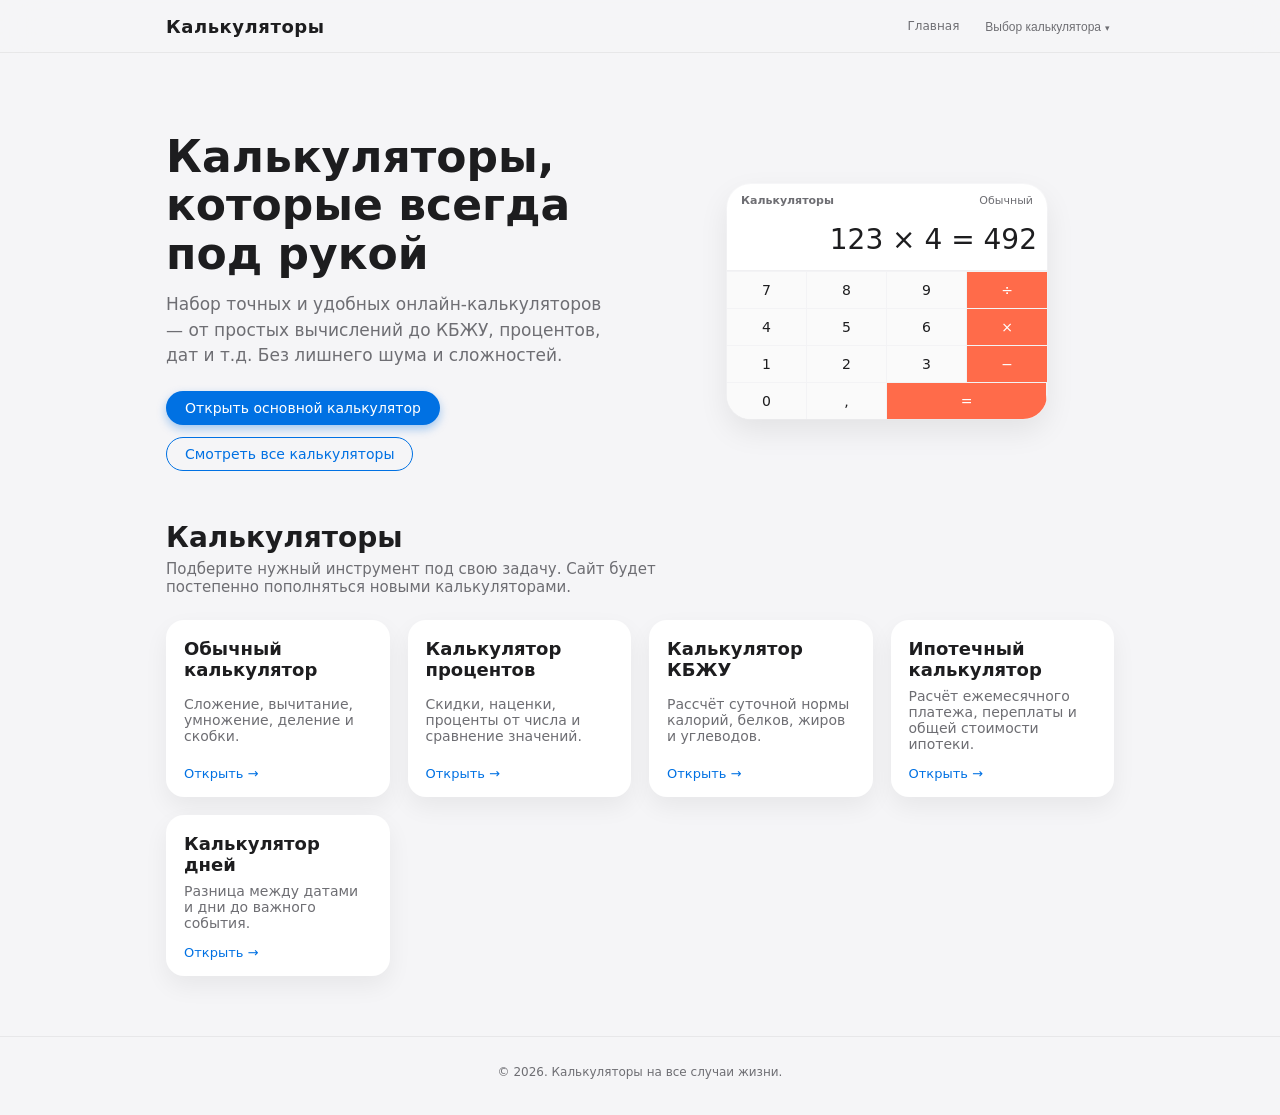
==== index.html @ 1b2186db "Add files via upload" ====
<!DOCTYPE html>
<html lang="ru">
<head>
  <meta charset="UTF-8" />
  <title>Калькуляторы на все случаи жизни</title>
  <link rel="icon" href="favicon.ico" type="image/x-icon">
  <link rel="stylesheet" href="css/style.css" />
</head>
<body>
  <header class="site-header">
  <div class="container top-nav">
    <a href="index.html" class="logo">Калькуляторы</a>
    <nav class="main-nav">
      <a href="index.html" class="nav-link">Главная</a>

      <div class="nav-dropdown">
        <button type="button" class="nav-drop-btn">
          Выбор калькулятора
        </button>
        <div class="nav-drop-menu">
          <a href="calc-basic.html">Обычный калькулятор</a>
          <a href="calc-percent.html">Калькулятор процентов</a>
          <a href="calc-kbju.html">Калькулятор КБЖУ</a>
          <a href="calc-ipotec.html">Ипотечный калькулятор</a>
          <a href="calc-days.html">Калькулятор дней</a>
        </div>
      </div>
    </nav>
  </div>
</header>


  <main>
  <!-- Hero-блок -->
  <section class="hero">
    <div class="container hero-inner">
      <div class="hero-content">
        <h1>Калькуляторы, которые всегда под рукой</h1>
        <p>
          Набор точных и удобных онлайн‑калькуляторов — от простых
          вычислений до КБЖУ, процентов, дат и т.д. Без
          лишнего шума и сложностей.
        </p>
        <div class="hero-actions">
          <a class="btn-primary" href="calc-basic.html">Открыть основной калькулятор</a>
          <a class="btn-secondary" href="#catalog">Смотреть все калькуляторы</a>
        </div>
      </div>

      <div class="hero-visual">
        <!-- мини-превью калькулятора -->
        <div class="hero-calculator-preview">
          <div class="preview-header">
            <span class="preview-title">Калькуляторы</span>
            <span class="preview-mode">Обычный</span>
          </div>
          <div class="preview-display">123 × 4 = 492</div>
          <div class="preview-keys">
            <span>7</span><span>8</span><span>9</span><span class="op">÷</span>
            <span>4</span><span>5</span><span>6</span><span class="op">×</span>
            <span>1</span><span>2</span><span>3</span><span class="op">−</span>
            <span>0</span><span>,</span><span class="eq" colspan="2">=</span>
          </div>
        </div>
      </div>
    </div>
  </section>

  <!-- Каталог калькуляторов -->
  <section id="catalog" class="catalog-section">
    <div class="container">
      <h2>Калькуляторы</h2>
      <p class="section-subtitle">
        Подберите нужный инструмент под свою задачу. Сайт будет постепенно пополняться
        новыми калькуляторами.
      </p>

      <div class="catalog-grid">
        <a class="card" href="calc-basic.html">
          <h3>Обычный калькулятор</h3>
          <p>Сложение, вычитание, умножение, деление и скобки.</p>
          <span class="card-link">Открыть →</span>
        </a>

        <a class="card" href="calc-percent.html">
          <h3>Калькулятор процентов</h3>
          <p>Скидки, наценки, проценты от числа и сравнение значений.</p>
          <span class="card-link">Открыть →</span>
        </a>

        <a class="card" href="calc-kbju.html">
          <h3>Калькулятор КБЖУ</h3>
          <p>Рассчёт суточной нормы калорий, белков, жиров и углеводов.</p>
          <span class="card-link">Открыть →</span>
        </a>

        <a class="card" href="calc-ipotec.html">
          <h3>Ипотечный калькулятор</h3>
          <p>Расчёт ежемесячного платежа, переплаты и общей стоимости ипотеки.</p>
          <span class="card-link">Открыть →</span>
        </a>

        <a class="card" href="calc-days.html">
          <h3>Калькулятор дней</h3>
          <p>Разница между датами и дни до важного события.</p>
          <span class="card-link">Открыть →</span>
        </a>
      </div>
    </div>
  </section>
</main>

  <footer>
    <div class="container">
      <p>© 2026. Калькуляторы на все случаи жизни.</p>
    </div>
  </footer>

  <script src="js/main.js"></script>
<!-- Yandex.Metrika counter -->
<script type="text/javascript">
    (function(m,e,t,r,i,k,a){
        m[i]=m[i]||function(){(m[i].a=m[i].a||[]).push(arguments)};
        m[i].l=1*new Date();
        for (var j = 0; j < document.scripts.length; j++) {if (document.scripts[j].src === r) { return; }}
        k=e.createElement(t),a=e.getElementsByTagName(t)[0],k.async=1,k.src=r,a.parentNode.insertBefore(k,a)
    })(window, document,'script','https://mc.yandex.ru/metrika/tag.js?id=107017143', 'ym');

    ym(107017143, 'init', {ssr:true, webvisor:true, clickmap:true, ecommerce:"dataLayer", referrer: document.referrer, url: location.href, accurateTrackBounce:true, trackLinks:true});
</script>
<noscript><div><img src="https://mc.yandex.ru/watch/107017143" style="position:absolute; left:-9999px;" alt="" /></div></noscript>
<!-- /Yandex.Metrika counter -->
</body>
</html>
---- css/style.css ----
/* === Глобальные переменные === */

:root {
  --bg-main: #f5f5f7;
  --bg-card: #ffffff;
  --text-main: #1d1d1f;
  --text-secondary: #6e6e73;
  --border-subtle: rgba(0, 0, 0, 0.06);
  --accent: #0071e3;
  --accent-dark: #005bbf;
  --operator: #ff6b4a;
}

/* === Базовые стили === */

*,
*::before,
*::after {
  box-sizing: border-box;
}

html,
body {
  margin: 0;
  padding: 0;
}

body {
  font-family: -apple-system, BlinkMacSystemFont, "SF Pro Text", system-ui,
    -system-ui, sans-serif;
  background: var(--bg-main);
  color: var(--text-main);
  -webkit-font-smoothing: antialiased;
}

a {
  color: inherit;
  text-decoration: none;
}

a:hover {
  text-decoration: none;
}

img {
  max-width: 100%;
  display: block;
}

/* === Контейнер и общая сетка === */

.container {
  width: 100%;
  max-width: 980px;
  margin: 0 auto;
  padding: 0 16px;
}

main {
  padding: 40px 0 60px;
}

/* === Шапка в стиле Apple === */

.site-header {
  position: sticky;
  top: 0;
  z-index: 100;
  backdrop-filter: blur(20px);
  background: rgba(245, 245, 247, 0.8);
  border-bottom: 1px solid var(--border-subtle);
}

.top-nav {
  display: flex;
  align-items: center;
  justify-content: space-between;
  height: 52px;
}

.logo {
  font-size: 18px;
  font-weight: 600;
  letter-spacing: 0.03em;
}

.main-nav {
  display: flex;
  align-items: center;
  gap: 18px;
}

/* одиночная ссылка "Главная" */

.nav-link {
  font-size: 12px;
  color: var(--text-secondary);
  padding: 2px 4px;
  transition: color 0.15s ease;
}

.nav-link:hover {
  color: var(--text-main);
}

/* выпадающее меню "Выбор калькулятора" */

.nav-dropdown {
  position: relative;
}

.nav-drop-btn {
  border: none;
  background: none;
  font-size: 12px;
  color: var(--text-secondary);
  padding: 2px 4px;
  cursor: pointer;
  display: inline-flex;
  align-items: center;
  gap: 4px;
  transition: color 0.15s ease;
}

.nav-drop-btn::after {
  content: "▾";
  font-size: 9px;
  margin-top: 1px;
}

.nav-dropdown.open .nav-drop-btn,
.nav-drop-btn:hover {
  color: var(--text-main);
}

.nav-drop-menu {
  position: absolute;
  right: 0;
  top: 140%;
  min-width: 220px;
  background: #ffffff;
  border-radius: 12px;
  box-shadow: 0 12px 30px rgba(0, 0, 0, 0.18);
  padding: 6px 0;
  opacity: 0;
  visibility: hidden;
  transform: translateY(-4px);
  transition:
    opacity 0.15s ease,
    transform 0.15s ease,
    visibility 0.15s ease;
  z-index: 200;
}

.nav-dropdown.open .nav-drop-menu {
  opacity: 1;
  visibility: visible;
  transform: translateY(0);
}

.nav-drop-menu a {
  display: block;
  padding: 8px 14px;
  font-size: 13px;
  color: var(--text-main);
  white-space: nowrap;
}

.nav-drop-menu a:hover {
  background: #f5f5f7;
}

/* === Hero-блок === */

.hero {
  padding: 40px 0 30px;
}

.hero-inner {
  display: flex;
  align-items: center;
  gap: 40px;
}

.hero-content {
  flex: 1;
  min-width: 0;
}

.hero-content h1 {
  font-size: 44px;
  line-height: 1.1;
  margin: 0 0 14px;
  font-weight: 600;
}

.hero-content p {
  margin: 0;
  font-size: 17px;
  line-height: 1.5;
  color: var(--text-secondary);
  max-width: 440px;
}

.hero-actions {
  margin-top: 22px;
  display: flex;
  flex-wrap: wrap;
  gap: 12px;
}

.btn-primary,
.btn-secondary {
  display: inline-flex;
  align-items: center;
  justify-content: center;
  padding: 8px 18px;
  border-radius: 999px;
  font-size: 14px;
  font-weight: 500;
  border: 1px solid transparent;
  cursor: pointer;
  transition:
    background-color 0.15s ease,
    color 0.15s ease,
    border-color 0.15s ease,
    transform 0.1s ease,
    box-shadow 0.1s ease;
}

.btn-primary {
  background: var(--accent);
  color: #ffffff;
  box-shadow: 0 4px 10px rgba(0, 113, 227, 0.35);
}

.btn-primary:hover {
  background: var(--accent-dark);
  transform: translateY(-1px);
  box-shadow: 0 6px 16px rgba(0, 113, 227, 0.45);
}

.btn-secondary {
  background: transparent;
  color: var(--accent);
  border-color: var(--accent);
}

.btn-secondary:hover {
  background: rgba(0, 113, 227, 0.08);
}

/* Визуальный превью-калькулятор в hero */

.hero-visual {
  flex: 1;
  display: flex;
  justify-content: center;
  min-width: 0;
}

.hero-calculator-preview {
  width: 320px;
  background: var(--bg-card);
  border-radius: 24px;
  box-shadow:
    0 12px 30px rgba(0, 0, 0, 0.08),
    0 0 0 1px rgba(255, 255, 255, 0.4);
  overflow: hidden;
  display: flex;
  flex-direction: column;
}

.preview-header {
  padding: 10px 14px 6px;
  display: flex;
  justify-content: space-between;
  font-size: 11px;
  color: var(--text-secondary);
}

.preview-title {
  font-weight: 600;
}

.preview-display {
  text-align: right;
  font-size: 28px;
  padding: 10px 10px 14px;
  border-bottom: 1px solid #f0f0f2;
  min-height: 52px;
}

.preview-keys {
  display: grid;
  grid-template-columns: repeat(4, 1fr);
  font-size: 14px;
}

.preview-keys span {
  padding: 10px 0;
  text-align: center;
  border-top: 1px solid #f3f3f5;
  border-right: 1px solid #f3f3f5;
  background: #fafafa;
}

.preview-keys span:nth-child(4n) {
  background: var(--operator);
  color: #fff;
  border-right: none;
}

.preview-keys .op {
  background: var(--operator);
  color: #fff;
}

.preview-keys .eq {
  grid-column: span 2;
  background: var(--operator);
  color: #fff;
}

/* === Каталог калькуляторов === */

.catalog-section {
  padding: 20px 0 0;
}

.catalog-section h2 {
  margin: 0 0 6px;
  font-size: 28px;
  font-weight: 600;
}

.section-subtitle {
  margin: 0 0 24px;
  font-size: 15px;
  color: var(--text-secondary);
  max-width: 520px;
}

.catalog-grid {
  display: grid;
  grid-template-columns: repeat(auto-fit, minmax(220px, 1fr));
  gap: 18px;
}

.card {
  display: flex;
  flex-direction: column;
  justify-content: space-between;
  background: var(--bg-card);
  border-radius: 18px;
  padding: 18px 18px 16px;
  box-shadow: 0 10px 25px rgba(0, 0, 0, 0.06);
  transition:
    transform 0.15s ease,
    box-shadow 0.15s ease,
    background-color 0.15s ease;
}

.card h3 {
  margin: 0 0 8px;
  font-size: 18px;
}

.card p {
  margin: 0 0 14px;
  font-size: 14px;
  color: var(--text-secondary);
}

.card-link {
  font-size: 13px;
  color: var(--accent);
  font-weight: 500;
}

.card:hover {
  transform: translateY(-4px);
  box-shadow: 0 14px 30px rgba(0, 0, 0, 0.12);
}

/* === Общий вид внутренних страниц (калькуляторов) === */

main.container,
.page-main {
  padding-top: 40px;
}

main.container h2 {
  font-size: 28px;
  margin-top: 0;
  margin-bottom: 20px;
}

/* === Подвал === */

footer {
  border-top: 1px solid var(--border-subtle);
  padding: 16px 0 24px;
  font-size: 12px;
  color: var(--text-secondary);
  background: transparent;
}

footer .container {
  text-align: center;
}

/* === Стили калькулятора (та, что мы уже сделали) === */

.calculator {
  background: #ffffff;
  border-radius: 16px;
  box-shadow: 0 2px 8px rgba(0, 0, 0, 0.08);
  overflow: hidden;
  max-width: 420px;
  margin: 10px auto 0;
}

.calc-header {
  padding: 12px 16px 0;
  display: flex;
  flex-direction: column;
  gap: 8px;
}

.calc-modes {
  font-size: 12px;
  color: #999;
  display: flex;
  align-items: center;
  gap: 4px;
}

.mode-btn {
  border: none;
  background: none;
  font-size: 12px;
  padding: 0;
  cursor: pointer;
  color: #999;
}

.mode-btn.active {
  color: #333;
  font-weight: 600;
  border-bottom: 2px solid #333;
}

.calc-display {
  text-align: right;
  font-size: 40px;
  padding: 16px 8px 12px;
  min-height: 56px;
  box-sizing: border-box;
  overflow-x: auto;
}

.calc-grid {
  display: grid;
  grid-template-columns: repeat(4, 1fr);
  border-top: 1px solid #eee;
}

.btn {
  border: 1px solid #f0f0f0;
  background: #f7f7f7;
  font-size: 20px;
  padding: 16px 0;
  cursor: pointer;
  outline: none;
}

.btn-light {
  background: #f9f9f9;
}

.btn:hover {
  background: #ececec;
}

.btn-operator {
  background: var(--operator);
  color: #fff;
  border-color: var(--operator);
}

.btn-operator:hover {
  background: #ff5a35;
}

.btn-equal {
  border-bottom-right-radius: 16px;
}
/* === Страница обычного калькулятора === */

.calculator-page .page-title {
  margin-top: 0;
  margin-bottom: 10px;
}

.calculator-section-intro {
  font-size: 15px;
  color: var(--text-secondary);
  line-height: 1.6;
}

/* делаем калькулятор пошире и ниже от заголовка */
.calculator-wide {
  max-width: 640px;
  width: 100%;
  margin: 32px auto 36px;
}

/* блок с описанием под калькулятором */
.calculator-info {
  width: 100%;                 /* занимаем всю ширину контейнера */
  margin: 0 auto 48px;
  background: var(--bg-card);
  border-radius: 18px;
  padding: 20px 22px 22px;
  box-shadow: 0 10px 25px rgba(0, 0, 0, 0.06);
}

.calculator-info h3 {
  margin: 0 0 12px;
  font-size: 20px;
}

.calculator-info p {
  margin: 0 0 10px;
  font-size: 14px;
  color: var(--text-secondary);
  line-height: 1.6;
}

.calculator-info ul {
  margin: 0 0 12px;
  padding-left: 20px;
  font-size: 14px;
  color: var(--text-secondary);
}

.calculator-info li {
  margin-bottom: 4px;
}

/* === Адаптив под мобильные === */

@media (max-width: 768px) {
  .hero-inner {
    flex-direction: column;
    align-items: flex-start;
  }

  .hero-visual {
    width: 100%;
    justify-content: flex-start;
  }

  .hero-calculator-preview {
    width: 100%;
    max-width: 360px;
  }

  .top-nav {
    justify-content: space-between;
  }

  .main-nav {
    gap: 8px;
    flex-wrap: wrap;
    justify-content: flex-end;
  }
}

@media (max-width: 480px) {
  .hero-content h1 {
    font-size: 32px;
  }

  .hero-content p {
    font-size: 15px;
  }

  .top-nav {
    flex-direction: column;
    justify-content: center;
    height: auto;
    padding: 8px 0;
    gap: 6px;
  }

  .main-nav {
    justify-content: center;
  }
}
/* === Калькулятор процентов === */

.percent-calculator {
  padding: 22px 22px 26px;
}

.percent-top {
  display: flex;
  align-items: center;       /* было flex-end */
  justify-content: space-between;
  gap: 16px;
  margin-bottom: 18px;
}

.percent-header-title {
  font-size: 15px;
  font-weight: 600;
}

.percent-scenario-select {
  flex: 1;
  max-width: 360px;
}

.percent-scenario-select select {
  width: 100%;
  padding: 10px 14px;
  border-radius: 999px;
  border: 1px solid #d2d2d7;
  background: #f5f5f7;
  font-size: 13px;
  color: var(--text-main);
  outline: none;
  appearance: none;
  -webkit-appearance: none;
  background-image: linear-gradient(45deg, transparent 50%, #888 50%),
    linear-gradient(135deg, #888 50%, transparent 50%);
  background-position: calc(100% - 26px) 50%, calc(100% - 21px) 50%;
  background-size: 6px 6px, 6px 6px;
  background-repeat: no-repeat;
}

.percent-scenario-select select:focus {
  border-color: var(--accent);
  box-shadow: 0 0 0 3px rgba(0, 113, 227, 0.15);
}

.percent-forms {
  margin-top: 4px;
}

.percent-form {
  display: none;
  border-top: 1px solid #f0f0f2;
  padding-top: 18px;
}

.percent-form.active {
  display: block;
}

.percent-row {
  display: flex;
  gap: 16px;
  margin-bottom: 14px;
  flex-wrap: wrap;
}

.percent-field {
  flex: 1 1 180px;
  display: flex;
  flex-direction: column;
  gap: 4px;
  font-size: 13px;
}

.percent-field label {
  color: var(--text-secondary);
}

.percent-field input {
  padding: 9px 11px;
  border-radius: 10px;
  border: 1px solid #d2d2d7;
  font-size: 14px;
  outline: none;
}

.percent-field input:focus {
  border-color: var(--accent);
  box-shadow: 0 0 0 3px rgba(0, 113, 227, 0.15);
}

.percent-actions {
  margin-top: 8px;
  display: flex;
  justify-content: flex-start;
}

.btn-calc {
  padding: 8px 18px;
  border-radius: 999px;
  border: 1px solid transparent;
  background: var(--accent);
  color: #ffffff;
  font-size: 13px;
  cursor: pointer;
  box-shadow: 0 4px 10px rgba(0, 113, 227, 0.35);
  transition:
    background-color 0.15s ease,
    transform 0.1s ease,
    box-shadow 0.1s ease;
}

.btn-calc:hover {
  background: var(--accent-dark);
  transform: translateY(-1px);
  box-shadow: 0 6px 16px rgba(0, 113, 227, 0.45);
}

/* Крупный и более отделённый результат */

.percent-result {
  margin-top: 20px;
  padding-top: 10px;
  border-top: 1px solid #f0f0f2;
}

.percent-result-label {
  font-size: 13px;
  color: var(--text-secondary);
  margin-bottom: 4px;
}

.percent-result-value {
  font-size: 22px;
  font-weight: 600;
  margin-bottom: 4px;
}

.percent-note {
  margin-top: 2px;
  font-size: 12px;
  color: var(--text-secondary);
}

.percent-note.error {
  color: #d0021b;
}

/* Блок описаний под калькулятором */

.percent-info {
  margin: 30px auto 56px;
}

.percent-info h3 {
  margin: 0 0 10px;
  font-size: 20px;
}

.percent-info-intro {
  margin: 0 0 18px;
  font-size: 14px;
  color: var(--text-secondary);
  max-width: 720px;
}

/* Кнопки описаний — сетка на всю ширину */

.scenario-info-list {
  display: grid;
  grid-template-columns: repeat(auto-fit, minmax(190px, 1fr));
  gap: 10px 12px;
  margin-bottom: 16px;
}

.scenario-info-btn {
  width: 100%;
  text-align: left;
  border-radius: 999px;
  border: 1px solid #d2d2d7;
  padding: 7px 14px;
  font-size: 12px;
  background: #f5f5f7;
  cursor: pointer;
  color: var(--text-secondary);
  transition:
    background-color 0.15s ease,
    border-color 0.15s ease,
    color 0.15s ease,
    box-shadow 0.15s ease;
}

.scenario-info-btn.active {
  background: #e5f1ff;
  border-color: var(--accent);
  color: var(--accent-dark);
  box-shadow: 0 4px 10px rgba(0, 113, 227, 0.25);
}

.scenario-info-content {
  background: var(--bg-card);
  border-radius: 16px;
  padding: 18px 20px;
  box-shadow: 0 8px 20px rgba(0, 0, 0, 0.06);
  font-size: 14px;
  color: var(--text-secondary);
  line-height: 1.6;
}

.scenario-info-content h4 {
  margin: 0 0 10px;
  font-size: 16px;
  color: var(--text-main);
}

.scenario-info-content p {
  margin: 0 0 8px;
}

.scenario-info-content ul {
  margin: 0 0 8px 18px;
  padding: 0;
}

/* Адаптив под проценты */

@media (max-width: 700px) {
  .percent-top {
    flex-direction: column;
    align-items: flex-start;
  }

  .percent-scenario-select {
    max-width: 100%;
    width: 100%;
  }
}

@media (max-width: 600px) {
  .percent-row {
    gap: 12px;
  }

  .scenario-info-list {
    grid-template-columns: 1fr;
  }

  .scenario-info-btn {
    font-size: 12px;
  }
}
/* === Калькулятор КБЖУ === */

.kbju-grid {
  display: flex;
  flex-wrap: wrap;
  gap: 20px;
  margin-top: 24px;
}

.kbju-card {
  flex: 1 1 320px;
  background: var(--bg-card);
  border-radius: 18px;
  padding: 18px 20px 22px;
  box-shadow: 0 10px 25px rgba(0, 0, 0, 0.06);
}

.kbju-card h3 {
  margin: 0 0 8px;
  font-size: 18px;
}

.kbju-card-intro {
  margin: 0 0 16px;
  font-size: 13px;
  color: var(--text-secondary);
  line-height: 1.5;
}

/* пол, активность, селекты */

.kbju-radio-group {
  display: flex;
  gap: 12px;
  margin-top: 4px;
  font-size: 13px;
}

.kbju-radio-group input {
  margin-right: 4px;
}

.kbju-label-with-info {
  display: flex;
  align-items: center;
  gap: 6px;
  margin-bottom: 4px;
  font-size: 13px;
  color: var(--text-secondary);
  position: relative;
}

.info-icon {
  width: 18px;
  height: 18px;
  border-radius: 50%;
  border: 1px solid #d2d2d7;
  background: #f5f5f7;
  font-size: 11px;
  line-height: 1;
  padding: 0;
  cursor: default;
  display: flex;
  align-items: center;
  justify-content: center;
  color: var(--text-secondary);
}

.info-tooltip {
  position: absolute;
  top: 26px;
  left: 0;
  z-index: 10;
  width: 280px;
  max-width: calc(100vw - 40px);
  background: #ffffff;
  border-radius: 12px;
  box-shadow: 0 10px 25px rgba(0, 0, 0, 0.18);
  padding: 10px 12px;
  font-size: 12px;
  color: var(--text-secondary);
  line-height: 1.4;
  opacity: 0;
  visibility: hidden;
  transform: translateY(-4px);
  transition:
    opacity 0.15s ease,
    transform 0.15s ease,
    visibility 0.15s ease;
}

.info-tooltip p {
  margin: 0 0 4px;
}

.info-tooltip p:last-child {
  margin-bottom: 0;
}

/* показываем подсказку при наведении на иконку или подпись */

.kbju-label-with-info:hover .info-tooltip,
.kbju-label-with-info:focus-within .info-tooltip {
  opacity: 1;
  visibility: visible;
  transform: translateY(0);
}

/* селекты в карточке КБЖУ используют общий стиль percent-field */

.kbju-card select {
  padding: 9px 11px;
  border-radius: 10px;
  border: 1px solid #d2d2d7;
  font-size: 14px;
  outline: none;
  background: #fff;
}

.kbju-card select:focus {
  border-color: var(--accent);
  box-shadow: 0 0 0 3px rgba(0, 113, 227, 0.15);
}

/* Кнопки и результаты */

.kbju-actions {
  margin-top: 10px;
}

.kbju-result {
  margin-top: 18px;
  padding-top: 10px;
  border-top: 1px solid #f0f0f2;
}

.kbju-result-row {
  display: flex;
  justify-content: space-between;
  align-items: baseline;
  gap: 12px;
  margin-bottom: 6px;
}

.kbju-result-label {
  font-size: 13px;
  color: var(--text-secondary);
}

.kbju-result-value {
  font-size: 16px;
  font-weight: 600;
}

/* Блок с КБЖУ */

.kbju-macros {
  margin-top: 12px;
}

.kbju-macros-title {
  font-size: 13px;
  color: var(--text-secondary);
  margin-bottom: 8px;
}

.kbju-macros-grid {
  display: grid;
  grid-template-columns: repeat(4, minmax(0, 1fr));
  gap: 8px;
  margin-bottom: 6px;
}

.kbju-macro-label {
  font-size: 11px;
  color: var(--text-secondary);
  margin-bottom: 2px;
}

.kbju-macro-value {
  font-size: 15px;
  font-weight: 600;
}

.kbju-note {
  font-size: 12px;
  color: var(--text-secondary);
}

.kbju-note.error {
  color: #d0021b;
}


.btn-import {
  padding: 7px 14px;
  border-radius: 999px;
  border: 1px solid #d2d2d7;
  background: #f5f5f7;
  font-size: 12px;
  cursor: pointer;
  color: var(--text-secondary);
  text-align: center;
  transition:
    background-color 0.15s ease,
    border-color 0.15s ease,
    color 0.15s ease,
    box-shadow 0.15s ease;
}

.btn-import:hover {
  background: #e5e5ea;
  border-color: #c2c2c7;
}

/* Блок описания и предупреждений */

.kbju-info {
  width: 100%;
  margin: 34px auto 56px;
  background: var(--bg-card);
  border-radius: 18px;
  padding: 20px 22px 22px;
  box-shadow: 0 10px 25px rgba(0, 0, 0, 0.06);
}

.kbju-info h3 {
  margin: 0 0 10px;
  font-size: 20px;
}

.kbju-info h4 {
  margin: 12px 0 8px;
  font-size: 16px;
}

.kbju-info p {
  margin: 0 0 10px;
  font-size: 14px;
  color: var(--text-secondary);
  line-height: 1.6;
}

.kbju-info ul {
  margin: 0 0 8px 18px;
  padding: 0;
  font-size: 14px;
  color: var(--text-secondary);
}

.kbju-info li {
  margin-bottom: 4px;
}

/* Адаптив для КБЖУ */

@media (max-width: 768px) {
  .kbju-grid {
    flex-direction: column;
  }
}
/* === Ипотечный калькулятор === */

.mortgage-card {
  max-width: 720px;
  margin: 24px auto 30px;
  background: var(--bg-card);
  border-radius: 18px;
  padding: 20px 22px 24px;
  box-shadow: 0 10px 25px rgba(0, 0, 0, 0.06);
}

.mortgage-actions {
  margin-top: 12px;
}

/* группа поля "первоначальный взнос" */

.mortgage-dp-group {
  display: flex;
  gap: 8px;
  align-items: center;
}

.mortgage-select-inline {
  padding: 9px 11px;
  border-radius: 10px;
  border: 1px solid #d2d2d7;
  font-size: 14px;
  outline: none;
  background: #fff;
}

.mortgage-select-inline:focus {
  border-color: var(--accent);
  box-shadow: 0 0 0 3px rgba(0, 113, 227, 0.15);
}

.mortgage-dp-hint {
  margin-top: 4px;
  font-size: 12px;
  color: var(--text-secondary);
}

/* результаты */

.mortgage-results {
  margin-top: 20px;
  padding-top: 12px;
  border-top: 1px solid #f0f0f2;
}

.mortgage-result-main {
  margin-bottom: 14px;
}

.mortgage-result-label {
  font-size: 13px;
  color: var(--text-secondary);
  margin-bottom: 3px;
}

.mortgage-result-value {
  font-size: 24px;
  font-weight: 600;
}

.mortgage-results-grid {
  display: grid;
  grid-template-columns: repeat(auto-fit, minmax(190px, 1fr));
  gap: 10px 14px;
  margin-bottom: 8px;
}

.mortgage-result-small {
  font-size: 15px;
  font-weight: 600;
}

/* блок описания ипотеки */

.mortgage-info {
  width: 100%;
  margin: 8px auto 56px;
  background: var(--bg-card);
  border-radius: 18px;
  padding: 20px 22px 22px;
  box-shadow: 0 10px 25px rgba(0, 0, 0, 0.06);
}

.mortgage-info h3 {
  margin: 0 0 10px;
  font-size: 20px;
}

.mortgage-info h4 {
  margin: 12px 0 8px;
  font-size: 16px;
}

.mortgage-info p {
  margin: 0 0 10px;
  font-size: 14px;
  color: var(--text-secondary);
  line-height: 1.6;
}

.mortgage-info ul {
  margin: 0 0 8px 18px;
  padding: 0;
  font-size: 14px;
  color: var(--text-secondary);
}

.mortgage-info li {
  margin-bottom: 4px;
}

@media (max-width: 600px) {
  .mortgage-card {
    margin-top: 18px;
  }
}
/* === Калькулятор дней === */

.date-card {
  max-width: 880px;
  margin: 22px auto 30px;
  background: var(--bg-card);
  border-radius: 18px;
  padding: 20px 22px 24px;
  box-shadow: 0 10px 25px rgba(0, 0, 0, 0.06);
}

.date-range-grid {
  display: grid;
  grid-template-columns: repeat(2, minmax(0, 1fr));
  gap: 18px;
}

.date-label {
  display: block;
  font-size: 13px;
  color: var(--text-secondary);
  margin-bottom: 4px;
}

.date-input {
  width: 100%;
  padding: 9px 11px;
  border-radius: 10px;
  border: 1px solid #d2d2d7;
  font-size: 14px;
  margin-bottom: 8px;
}

.date-input:focus {
  outline: none;
  border-color: var(--accent);
  box-shadow: 0 0 0 3px rgba(0, 113, 227, 0.15);
}

/* мини-календарь */

.mini-calendar {
  background: #f5f5f7;
  border-radius: 14px;
  padding: 10px 10px 12px;
}

.mini-cal-header {
  display: flex;
  align-items: center;
  justify-content: space-between;
  margin-bottom: 6px;
}

.mini-cal-title {
  display: flex;
  align-items: center;
  gap: 6px;
}

.mini-cal-month {
  font-size: 13px;
}

.mini-cal-year {
  font-size: 12px;
  padding: 3px 6px;
  border-radius: 999px;
  border: 1px solid #d2d2d7;
  background: #ffffff;
}

.mini-cal-arrow {
  border: none;
  background: none;
  width: 22px;
  height: 22px;
  border-radius: 50%;
  font-size: 14px;
  cursor: pointer;
  display: flex;
  align-items: center;
  justify-content: center;
  color: var(--text-secondary);
}

.mini-cal-arrow:hover {
  background: #e5e5ea;
}

.mini-cal-weekdays {
  display: grid;
  grid-template-columns: repeat(7, 1fr);
  font-size: 11px;
  color: var(--text-secondary);
  margin-bottom: 4px;
  text-align: center;
}

.mini-cal-weekdays span {
  padding: 2px 0;
}

.mini-cal-body {
  display: grid;
  grid-template-columns: repeat(7, 1fr);
  gap: 2px;
}

.mini-cal-day {
  border: none;
  background: #ffffff;
  font-size: 12px;
  padding: 4px 0;
  border-radius: 8px;
  cursor: pointer;
}

.mini-cal-day.empty {
  visibility: hidden;
  cursor: default;
}

.mini-cal-day.today {
  border: 1px solid var(--accent);
}

.mini-cal-day.selected {
  background: var(--accent);
  color: #ffffff;
}

.mini-cal-day:hover:not(.selected):not(.empty) {
  background: #e5f1ff;
}

/* чекбокс и кнопка расчёта */

.date-options-row {
  margin-top: 16px;
  margin-bottom: 6px;
}

.date-checkbox {
  font-size: 13px;
  color: var(--text-secondary);
  display: inline-flex;
  align-items: center;
  gap: 6px;
}

.date-actions {
  margin-top: 4px;
}

/* результаты */

.date-results {
  margin-top: 18px;
  padding-top: 10px;
  border-top: 1px solid #f0f0f2;
}

.date-main-result {
  margin-bottom: 14px;
}

.date-main-label {
  font-size: 13px;
  color: var(--text-secondary);
  margin-bottom: 4px;
}

.date-main-number {
  font-size: 32px;
  font-weight: 600;
}

.date-details-grid {
  display: grid;
  grid-template-columns: repeat(auto-fit, minmax(160px, 1fr));
  gap: 10px 14px;
  margin-bottom: 8px;
}

.date-detail-label {
  font-size: 13px;
  color: var(--text-secondary);
  margin-bottom: 2px;
}

.date-detail-value {
  font-size: 16px;
  font-weight: 600;
}

/* блок описания */

.date-info {
  width: 100%;
  margin: 8px auto 56px;
  background: var(--bg-card);
  border-radius: 18px;
  padding: 20px 22px 22px;
  box-shadow: 0 10px 25px rgba(0, 0, 0, 0.06);
}

.date-info h3 {
  margin: 0 0 10px;
  font-size: 20px;
}

.date-info h4 {
  margin: 12px 0 8px;
  font-size: 16px;
}

.date-info p {
  margin: 0 0 10px;
  font-size: 14px;
  color: var(--text-secondary);
  line-height: 1.6;
}

.date-info ul {
  margin: 0 0 8px 18px;
  padding: 0;
  font-size: 14px;
  color: var(--text-secondary);
}

.date-info li {
  margin-bottom: 4px;
}

@media (max-width: 768px) {
  .date-range-grid {
    grid-template-columns: 1fr;
  }
}
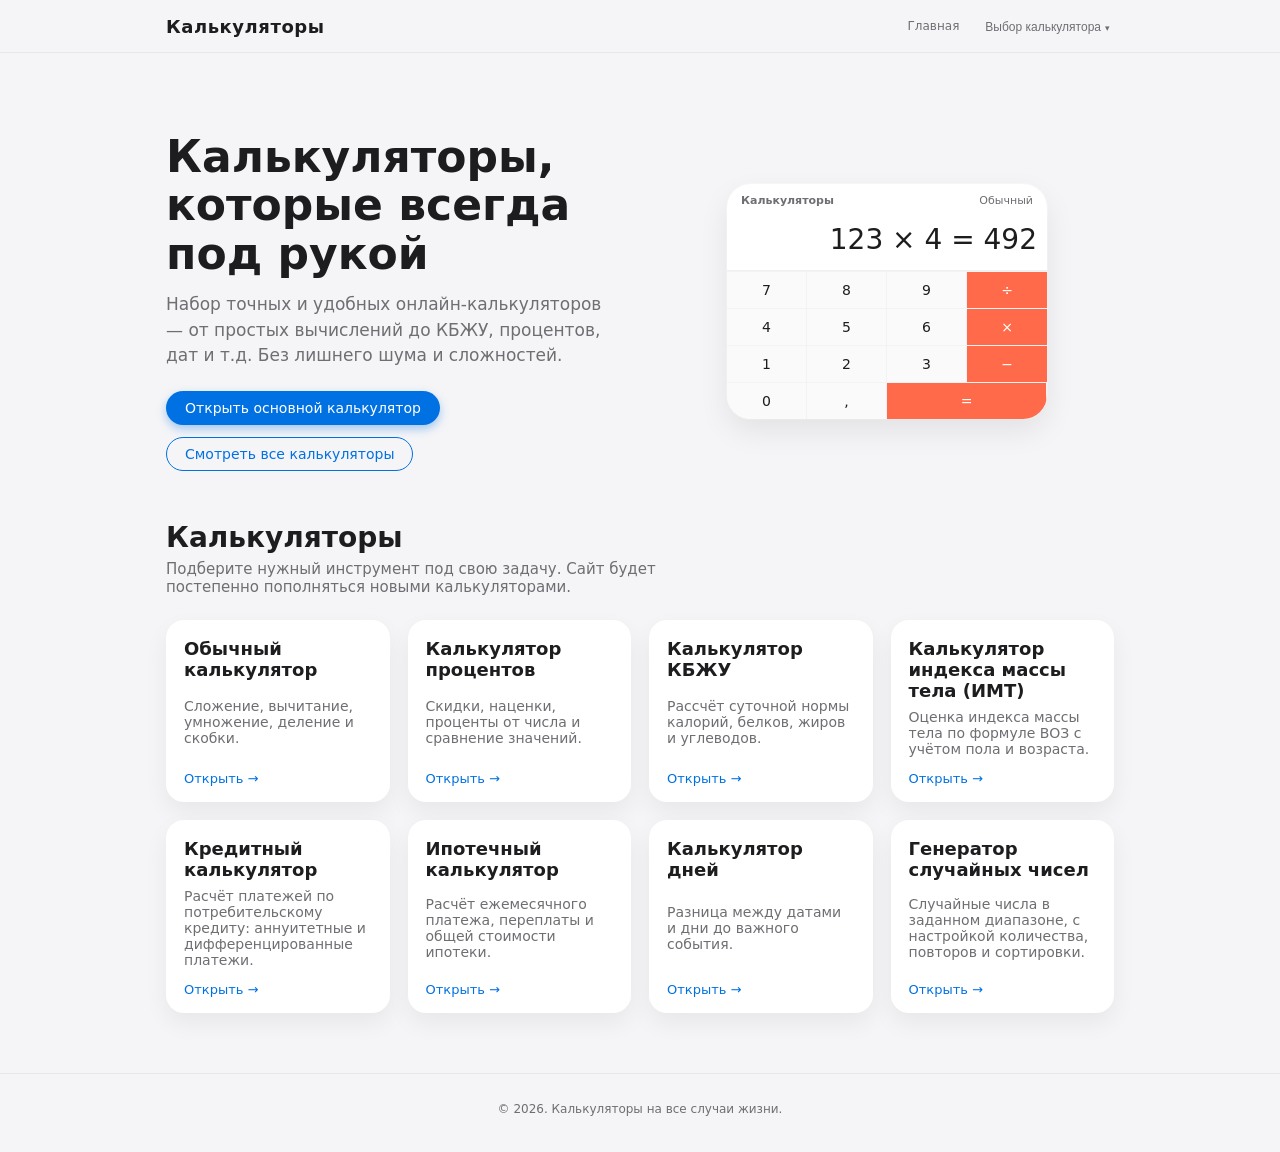
==== commit 030abd43: "Add files via upload" ====
--- a/index.html
+++ b/index.html
@@ -2,6 +2,7 @@
 <html lang="ru">
 <head>
   <meta charset="UTF-8" />
+  <meta name="viewport" content="width=device-width, initial-scale=1.0">
   <title>Калькуляторы на все случаи жизни</title>
   <link rel="icon" href="favicon.ico" type="image/x-icon">
   <link rel="stylesheet" href="css/style.css" />
@@ -21,8 +22,11 @@
           <a href="calc-basic.html">Обычный калькулятор</a>
           <a href="calc-percent.html">Калькулятор процентов</a>
           <a href="calc-kbju.html">Калькулятор КБЖУ</a>
+          <a href="calc-bmi.html">Индекс массы тела (ИМТ)</a>
+          <a href="calc-credit.html">Кредитный калькулятор</a>
           <a href="calc-ipotec.html">Ипотечный калькулятор</a>
           <a href="calc-days.html">Калькулятор дней</a>
+          <a href="calc-random.html">Генератор случайных чисел</a>
         </div>
       </div>
     </nav>
@@ -94,6 +98,18 @@
           <span class="card-link">Открыть →</span>
         </a>
 
+        <a class="card" href="calc-bmi.html">
+          <h3>Калькулятор индекса массы тела (ИМТ)</h3>
+          <p>Оценка индекса массы тела по формуле ВОЗ с учётом пола и возраста.</p>
+          <span class="card-link">Открыть →</span>
+        </a>
+
+        <a class="card" href="calc-credit.html">
+          <h3>Кредитный калькулятор</h3>
+          <p>Расчёт платежей по потребительскому кредиту: аннуитетные и дифференцированные платежи.</p>
+          <span class="card-link">Открыть →</span>
+        </a>
+        
         <a class="card" href="calc-ipotec.html">
           <h3>Ипотечный калькулятор</h3>
           <p>Расчёт ежемесячного платежа, переплаты и общей стоимости ипотеки.</p>
@@ -103,6 +119,12 @@
         <a class="card" href="calc-days.html">
           <h3>Калькулятор дней</h3>
           <p>Разница между датами и дни до важного события.</p>
+          <span class="card-link">Открыть →</span>
+        </a>
+
+        <a class="card" href="calc-random.html">
+          <h3>Генератор случайных чисел</h3>
+          <p>Случайные числа в заданном диапазоне, с настройкой количества, повторов и сортировки.</p>
           <span class="card-link">Открыть →</span>
         </a>
       </div>
--- a/css/style.css
+++ b/css/style.css
@@ -1115,7 +1115,8 @@
 }
 /* === Ипотечный калькулятор === */
 
-.mortgage-card {
+.mortgage-card,
+.credit-card {
   max-width: 720px;
   margin: 24px auto 30px;
   background: var(--bg-card);
@@ -1124,7 +1125,8 @@
   box-shadow: 0 10px 25px rgba(0, 0, 0, 0.06);
 }
 
-.mortgage-actions {
+.mortgage-actions,
+.credit-actions {
   margin-top: 12px;
 }
 
@@ -1135,6 +1137,21 @@
   gap: 8px;
   align-items: center;
 }
+.credit-term-group {
+  display: flex;
+  align-items: center;
+  gap: 8px;
+}
+
+.credit-term-group input {
+  width: 100%;
+}
+
+.credit-term-separator {
+  font-size: 13px;
+  color: var(--text-secondary);
+}
+
 
 .mortgage-select-inline {
   padding: 9px 11px;
@@ -1186,10 +1203,33 @@
   margin-bottom: 8px;
 }
 
+.credit-results {
+  margin-top: 18px;
+  padding-top: 12px;
+  border-top: 1px solid #f0f0f2;
+}
+
+.credit-result-main {
+  margin-bottom: 14px;
+}
+
+.credit-result-label {
+  font-size: 13px;
+  color: var(--text-secondary);
+  margin-bottom: 3px;
+}
+
+.credit-result-value {
+  font-size: 22px;
+  font-weight: 600;
+}
+
+
 .mortgage-result-small {
   font-size: 15px;
   font-weight: 600;
 }
+
 
 /* блок описания ипотеки */
 
@@ -1231,10 +1271,43 @@
 }
 
 @media (max-width: 600px) {
-  .mortgage-card {
+  .mortgage-card,
+  .credit-card {
     margin-top: 18px;
   }
 }
+/* селекты в ипотечном и кредитном калькуляторах */
+
+.mortgage-card select,
+.credit-card select {
+  width: 100%;
+  padding: 9px 30px 9px 11px; /* справа место под стрелку */
+  border-radius: 10px;
+  border: 1px solid #d2d2d7;
+  font-size: 14px;
+  outline: none;
+  background-color: #ffffff;
+  -webkit-appearance: none;
+  -moz-appearance: none;
+  appearance: none;
+
+  /* стрелка, как в других селекторах на сайте */
+  background-image:
+    linear-gradient(45deg, transparent 50%, #888 50%),
+    linear-gradient(135deg, #888 50%, transparent 50%);
+  background-position:
+    calc(100% - 26px) 50%,
+    calc(100% - 21px) 50%;
+  background-size: 6px 6px, 6px 6px;
+  background-repeat: no-repeat;
+}
+
+.mortgage-card select:focus,
+.credit-card select:focus {
+  border-color: var(--accent);
+  box-shadow: 0 0 0 3px rgba(0, 113, 227, 0.15);
+}
+
 /* === Калькулятор дней === */
 
 .date-card {
@@ -1475,3 +1548,378 @@
     grid-template-columns: 1fr;
   }
 }
+/* === Дополнительная адаптация под мобильные === */
+
+@media (max-width: 600px) {
+  body {
+    font-size: 15px;
+  }
+
+  .container {
+    padding: 0 12px;
+  }
+
+  /* Hero-блок: меньше отступы, компактнее */
+  .hero {
+    padding: 20px 0 10px;
+  }
+
+  .hero-content h1 {
+    font-size: 30px;
+  }
+
+  .hero-calculator-preview {
+    max-width: 100%;
+  }
+
+  /* Общие карточки и калькуляторы на всю ширину */
+  .calculator,
+  .calculator-wide,
+  .kbju-card,
+  .mortgage-card,
+  .date-card {
+    max-width: 100%;
+    margin-left: 0;
+    margin-right: 0;
+    border-radius: 14px;
+    padding: 16px 14px 18px;
+  }
+
+  /* Кнопки обычного калькулятора покрупнее */
+  .btn {
+    font-size: 18px;
+    padding: 14px 0;
+  }
+
+  .calc-display {
+    font-size: 32px;
+    padding: 12px 6px 10px;
+    min-height: 48px;
+  }
+
+  /* Поля ввода побольше и удобнее для пальцев */
+  .percent-field input,
+  .kbju-card select,
+  .mortgage-dp-group input,
+  .mortgage-card select,
+  .date-input {
+    font-size: 16px;
+    padding: 10px 12px;
+  }
+
+  .btn-calc,
+  .btn-import {
+    padding: 9px 18px;
+    font-size: 14px;
+  }
+
+  /* Мини-календарь: чуть крупнее цифры */
+  .mini-cal-day {
+    font-size: 13px;
+    padding: 6px 0;
+  }
+
+  .date-main-number {
+    font-size: 26px;
+  }
+}
+
+@media (max-width: 400px) {
+  /* Совсем узкие экраны: ещё чуть поджать поля и отступы */
+  .container {
+    padding: 0 8px;
+  }
+
+  .calculator,
+  .calculator-wide,
+  .kbju-card,
+  .mortgage-card,
+  .date-card {
+    padding: 14px 10px 16px;
+  }
+
+  .btn {
+    font-size: 17px;
+    padding: 13px 0;
+  }
+
+  .percent-field input,
+  .kbju-card select,
+  .mortgage-dp-group input,
+  .mortgage-card select,
+  .date-input {
+    font-size: 15px;
+    padding: 9px 10px;
+  }
+}
+/* === Калькулятор ИМТ === */
+
+.bmi-card {
+  max-width: 720px;
+  margin: 24px auto 30px;
+  background: var(--bg-card);
+  border-radius: 18px;
+  padding: 20px 22px 24px;
+  box-shadow: 0 10px 25px rgba(0, 0, 0, 0.06);
+}
+
+.bmi-result {
+  margin-top: 18px;
+  padding-top: 10px;
+  border-top: 1px solid #f0f0f2;
+}
+
+.bmi-main {
+  margin-bottom: 14px;
+}
+
+.bmi-main-label {
+  font-size: 13px;
+  color: var(--text-secondary);
+  margin-bottom: 4px;
+}
+
+.bmi-main-value {
+  font-size: 32px;
+  font-weight: 600;
+}
+
+.bmi-details {
+  display: grid;
+  grid-template-columns: repeat(auto-fit, minmax(220px, 1fr));
+  gap: 10px 14px;
+  margin-bottom: 8px;
+}
+
+.bmi-detail-label {
+  font-size: 13px;
+  color: var(--text-secondary);
+  margin-bottom: 2px;
+}
+
+.bmi-detail-value {
+  font-size: 15px;
+  font-weight: 600;
+}
+
+/* блок описания ИМТ */
+
+.bmi-info {
+  width: 100%;
+  margin: 8px auto 56px;
+  background: var(--bg-card);
+  border-radius: 18px;
+  padding: 20px 22px 22px;
+  box-shadow: 0 10px 25px rgba(0, 0, 0, 0.06);
+}
+
+.bmi-info h3 {
+  margin: 0 0 10px;
+  font-size: 20px;
+}
+
+.bmi-info h4 {
+  margin: 12px 0 8px;
+  font-size: 16px;
+}
+
+.bmi-info p {
+  margin: 0 0 10px;
+  font-size: 14px;
+  color: var(--text-secondary);
+  line-height: 1.6;
+}
+
+.bmi-info ul {
+  margin: 0 0 8px 18px;
+  padding: 0;
+  font-size: 14px;
+  color: var(--text-secondary);
+}
+
+.bmi-info li {
+  margin-bottom: 4px;
+}
+
+@media (max-width: 600px) {
+  .bmi-card {
+    max-width: 100%;
+    margin-top: 18px;
+    padding: 16px 14px 18px;
+  }
+
+  .bmi-main-value {
+    font-size: 26px;
+  }
+}
+/* === Генератор случайных чисел === */
+
+.random-card {
+  max-width: 720px;
+  margin: 24px auto 30px;
+  background: var(--bg-card);
+  border-radius: 18px;
+  padding: 20px 22px 24px;
+  box-shadow: 0 10px 25px rgba(0, 0, 0, 0.06);
+}
+
+.random-presets {
+  display: flex;
+  flex-wrap: wrap;
+  gap: 8px;
+  align-items: center;
+  margin-bottom: 14px;
+  font-size: 13px;
+  color: var(--text-secondary);
+}
+
+.random-presets-label {
+  margin-right: 4px;
+}
+
+.random-preset-btn {
+  border-radius: 999px;
+  border: 1px solid #d2d2d7;
+  padding: 5px 10px;
+  font-size: 11px;
+  background: #f5f5f7;
+  cursor: pointer;
+  color: var(--text-secondary);
+  transition:
+    background-color 0.15s ease,
+    border-color 0.15s ease,
+    color 0.15s ease,
+    box-shadow 0.15s ease;
+}
+
+.random-preset-btn:hover {
+  background: #e5f1ff;
+  border-color: var(--accent);
+  color: var(--accent-dark);
+  box-shadow: 0 4px 10px rgba(0, 113, 227, 0.25);
+}
+
+.random-options-row {
+  margin-top: 8px;
+  margin-bottom: 2px;
+}
+
+.random-actions {
+  margin-top: 10px;
+  display: flex;
+  flex-wrap: wrap;
+  gap: 8px;
+}
+
+.random-result {
+  margin-top: 18px;
+  padding-top: 10px;
+  border-top: 1px solid #f0f0f2;
+}
+
+.random-main {
+  margin-bottom: 10px;
+}
+
+.random-main-label {
+  font-size: 13px;
+  color: var(--text-secondary);
+  margin-bottom: 4px;
+}
+
+.random-main-value {
+  font-size: 20px;
+  font-weight: 600;
+  word-wrap: break-word;
+}
+
+/* история генераций */
+
+.random-history {
+  margin-top: 10px;
+  border-top: 1px dashed #e0e0e5;
+  padding-top: 8px;
+  font-size: 12px;
+  color: var(--text-secondary);
+}
+
+.random-history-row {
+  display: flex;
+  gap: 8px;
+  margin-bottom: 4px;
+}
+
+.random-history-time {
+  font-family: monospace;
+  color: #999;
+  min-width: 50px;
+}
+
+.random-history-data {
+  flex: 1;
+}
+
+/* блок описания */
+
+.random-info {
+  width: 100%;
+  margin: 8px auto 56px;
+  background: var(--bg-card);
+  border-radius: 18px;
+  padding: 20px 22px 22px;
+  box-shadow: 0 10px 25px rgba(0, 0, 0, 0.06);
+}
+
+.random-info h3 {
+  margin: 0 0 10px;
+  font-size: 20px;
+}
+
+.random-info p {
+  margin: 0 0 10px;
+  font-size: 14px;
+  color: var(--text-secondary);
+  line-height: 1.6;
+}
+
+@media (max-width: 600px) {
+  .random-card {
+    max-width: 100%;
+    margin-top: 18px;
+    padding: 16px 14px 18px;
+  }
+
+  .random-main-value {
+    font-size: 18px;
+  }
+}
+/* селекты в генераторе случайных чисел в едином стиле */
+
+.random-card select {
+  width: 100%;
+  padding: 9px 30px 9px 11px; /* справа место под стрелку */
+  border-radius: 10px;
+  border: 1px solid #d2d2d7;
+  font-size: 14px;
+  outline: none;
+  background-color: #ffffff;
+  -webkit-appearance: none;
+  -moz-appearance: none;
+  appearance: none;
+
+  /* стрелка как у других селектов */
+  background-image:
+    linear-gradient(45deg, transparent 50%, #888 50%),
+    linear-gradient(135deg, #888 50%, transparent 50%);
+  background-position:
+    calc(100% - 26px) 50%,
+    calc(100% - 21px) 50%;
+  background-size: 6px 6px, 6px 6px;
+  background-repeat: no-repeat;
+}
+
+.random-card select:focus {
+  border-color: var(--accent);
+  box-shadow: 0 0 0 3px rgba(0, 113, 227, 0.15);
+}
+
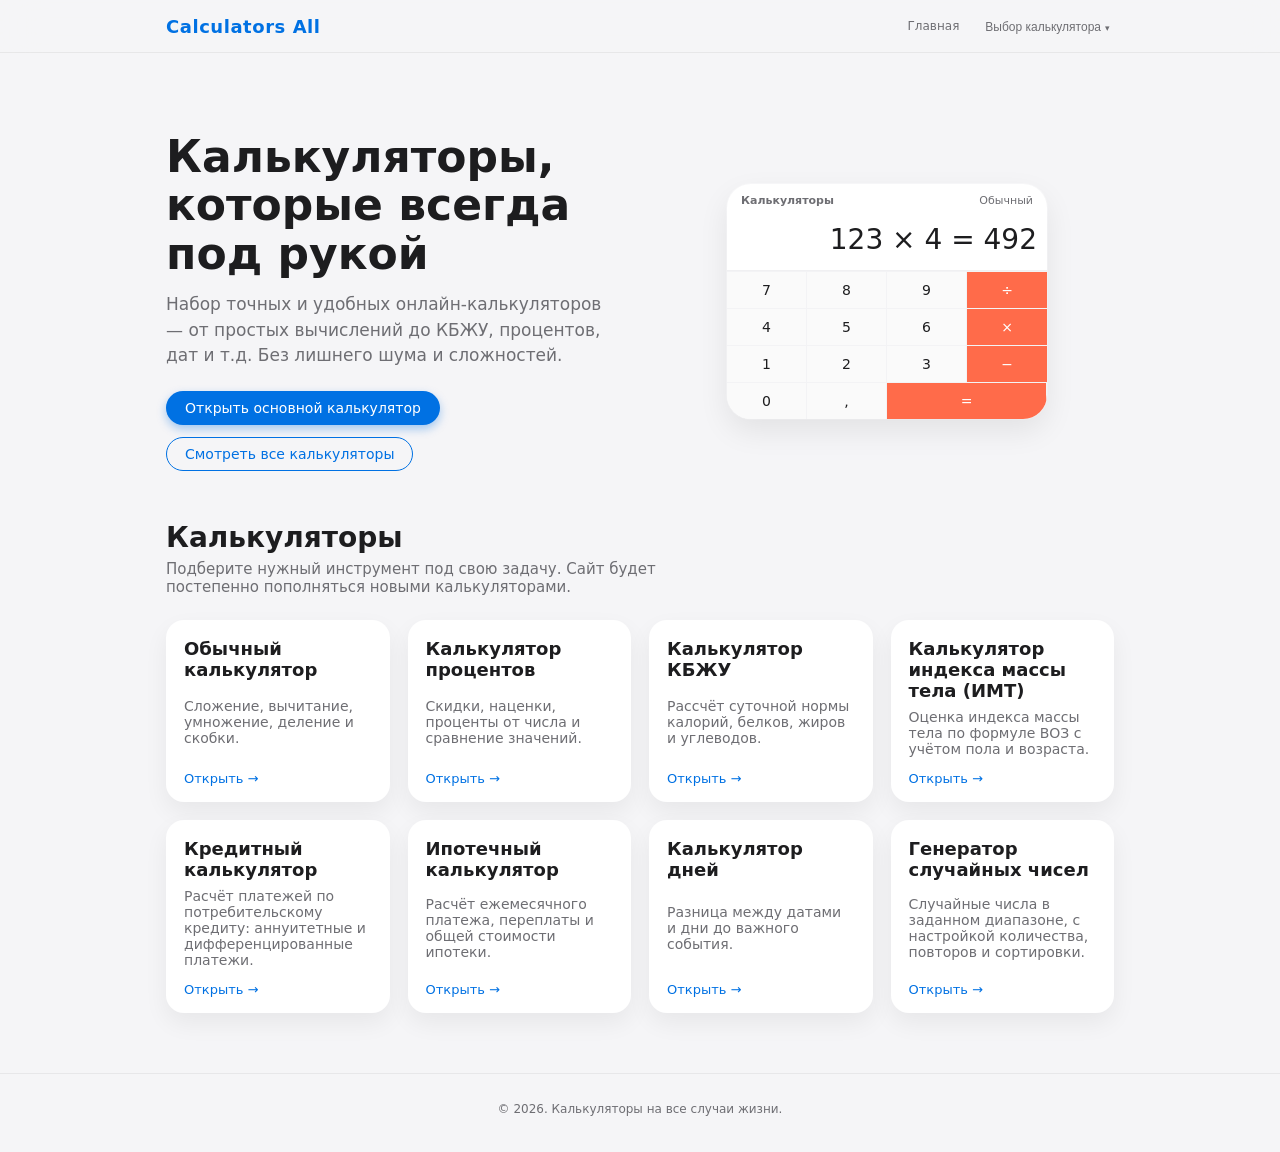
==== commit bb836d4d: "Add files via upload" ====
--- a/index.html
+++ b/index.html
@@ -10,7 +10,7 @@
 <body>
   <header class="site-header">
   <div class="container top-nav">
-    <a href="index.html" class="logo">Калькуляторы</a>
+    <a href="index.html" class="logo">Сalculators All</a>
     <nav class="main-nav">
       <a href="index.html" class="nav-link">Главная</a>
 
--- a/css/style.css
+++ b/css/style.css
@@ -82,7 +82,14 @@
   font-size: 18px;
   font-weight: 600;
   letter-spacing: 0.03em;
-}
+  color: var(--accent); /* тот же синий, что и у кнопок расчёта */
+  text-decoration: none;
+}
+
+.logo:hover {
+  color: var(--accent-dark);
+}
+
 
 .main-nav {
   display: flex;
@@ -1073,7 +1080,7 @@
   width: 100%;
   margin: 34px auto 56px;
   background: var(--bg-card);
-  border-radius: 18px;
+  border-radius: 14px;
   padding: 20px 22px 22px;
   box-shadow: 0 10px 25px rgba(0, 0, 0, 0.06);
 }
@@ -1104,6 +1111,34 @@
 
 .kbju-info li {
   margin-bottom: 4px;
+}
+
+/* FAQ под калькулятором КБЖУ */
+
+.kbju-faq {
+  width: 100%;
+  margin: 16px auto 56px;
+  background: var(--bg-card);
+  border-radius: 14px;
+  padding: 20px 22px 22px;
+  box-shadow: 0 10px 25px rgba(0, 0, 0, 0.06);
+}
+
+.kbju-faq h3 {
+  margin: 0 0 10px;
+  font-size: 20px;
+}
+
+.kbju-faq h4 {
+  margin: 12px 0 6px;
+  font-size: 16px;
+}
+
+.kbju-faq p {
+  margin: 0 0 8px;
+  font-size: 14px;
+  color: var(--text-secondary);
+  line-height: 1.6;
 }
 
 /* Адаптив для КБЖУ */
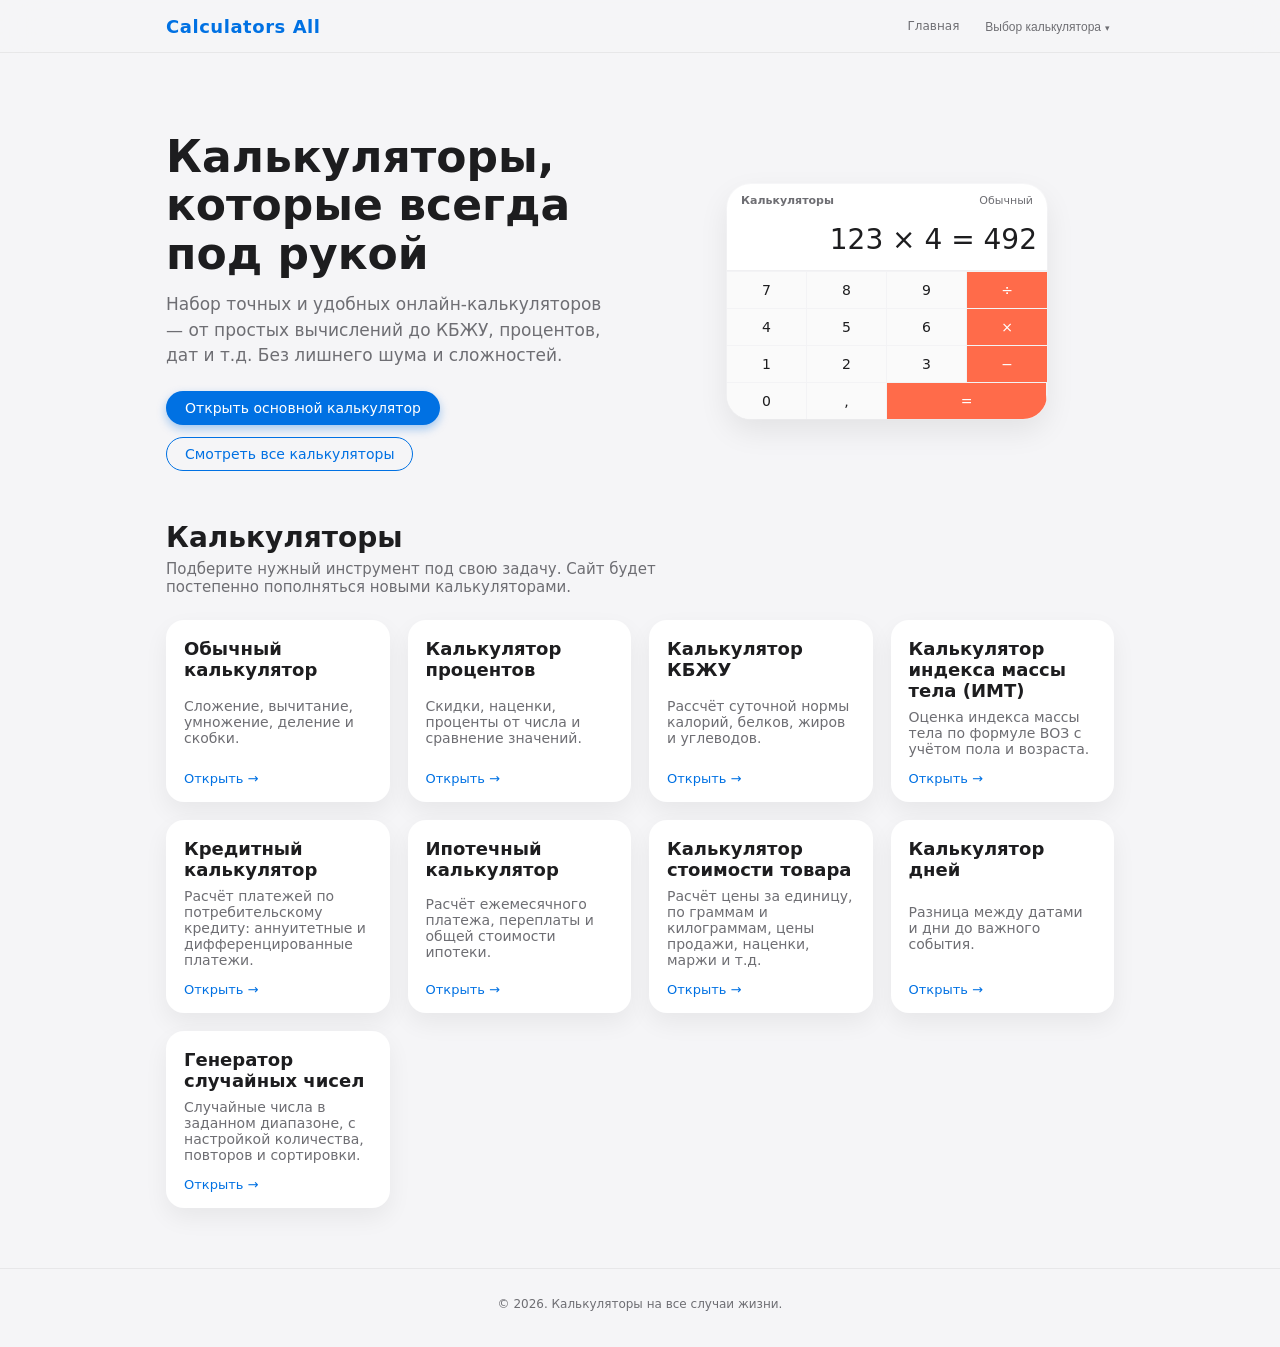
==== commit ee222ce3: "Добавление калькулятора стоимости товара" ====
--- a/index.html
+++ b/index.html
@@ -25,6 +25,7 @@
           <a href="calc-bmi.html">Индекс массы тела (ИМТ)</a>
           <a href="calc-credit.html">Кредитный калькулятор</a>
           <a href="calc-ipotec.html">Ипотечный калькулятор</a>
+          <a href="calc-product.html">Калькулятор стоимости товара</a>
           <a href="calc-days.html">Калькулятор дней</a>
           <a href="calc-random.html">Генератор случайных чисел</a>
         </div>
@@ -115,6 +116,12 @@
           <p>Расчёт ежемесячного платежа, переплаты и общей стоимости ипотеки.</p>
           <span class="card-link">Открыть →</span>
         </a>
+        
+        <a class="card" href="calc-product.html">
+          <h3>Калькулятор стоимости товара</h3>
+          <p>Расчёт цены за единицу, по граммам и килограммам, цены продажи, наценки, маржи и т.д.</p>
+          <span class="card-link">Открыть →</span>
+      </a>
 
         <a class="card" href="calc-days.html">
           <h3>Калькулятор дней</h3>
--- a/css/style.css
+++ b/css/style.css
@@ -859,6 +859,35 @@
     font-size: 12px;
   }
 }
+
+/* FAQ под калькулятором процентов */
+
+.percent-faq {
+  width: 100%;
+  margin: 16px auto 56px;
+  background: var(--bg-card);
+  border-radius: 18px;
+  padding: 20px 22px 22px;
+  box-shadow: 0 10px 25px rgba(0, 0, 0, 0.06);
+}
+
+.percent-faq h3 {
+  margin: 0 0 10px;
+  font-size: 20px;
+}
+
+.percent-faq h4 {
+  margin: 12px 0 6px;
+  font-size: 16px;
+}
+
+.percent-faq p {
+  margin: 0 0 8px;
+  font-size: 14px;
+  color: var(--text-secondary);
+  line-height: 1.6;
+}
+
 /* === Калькулятор КБЖУ === */
 
 .kbju-grid {
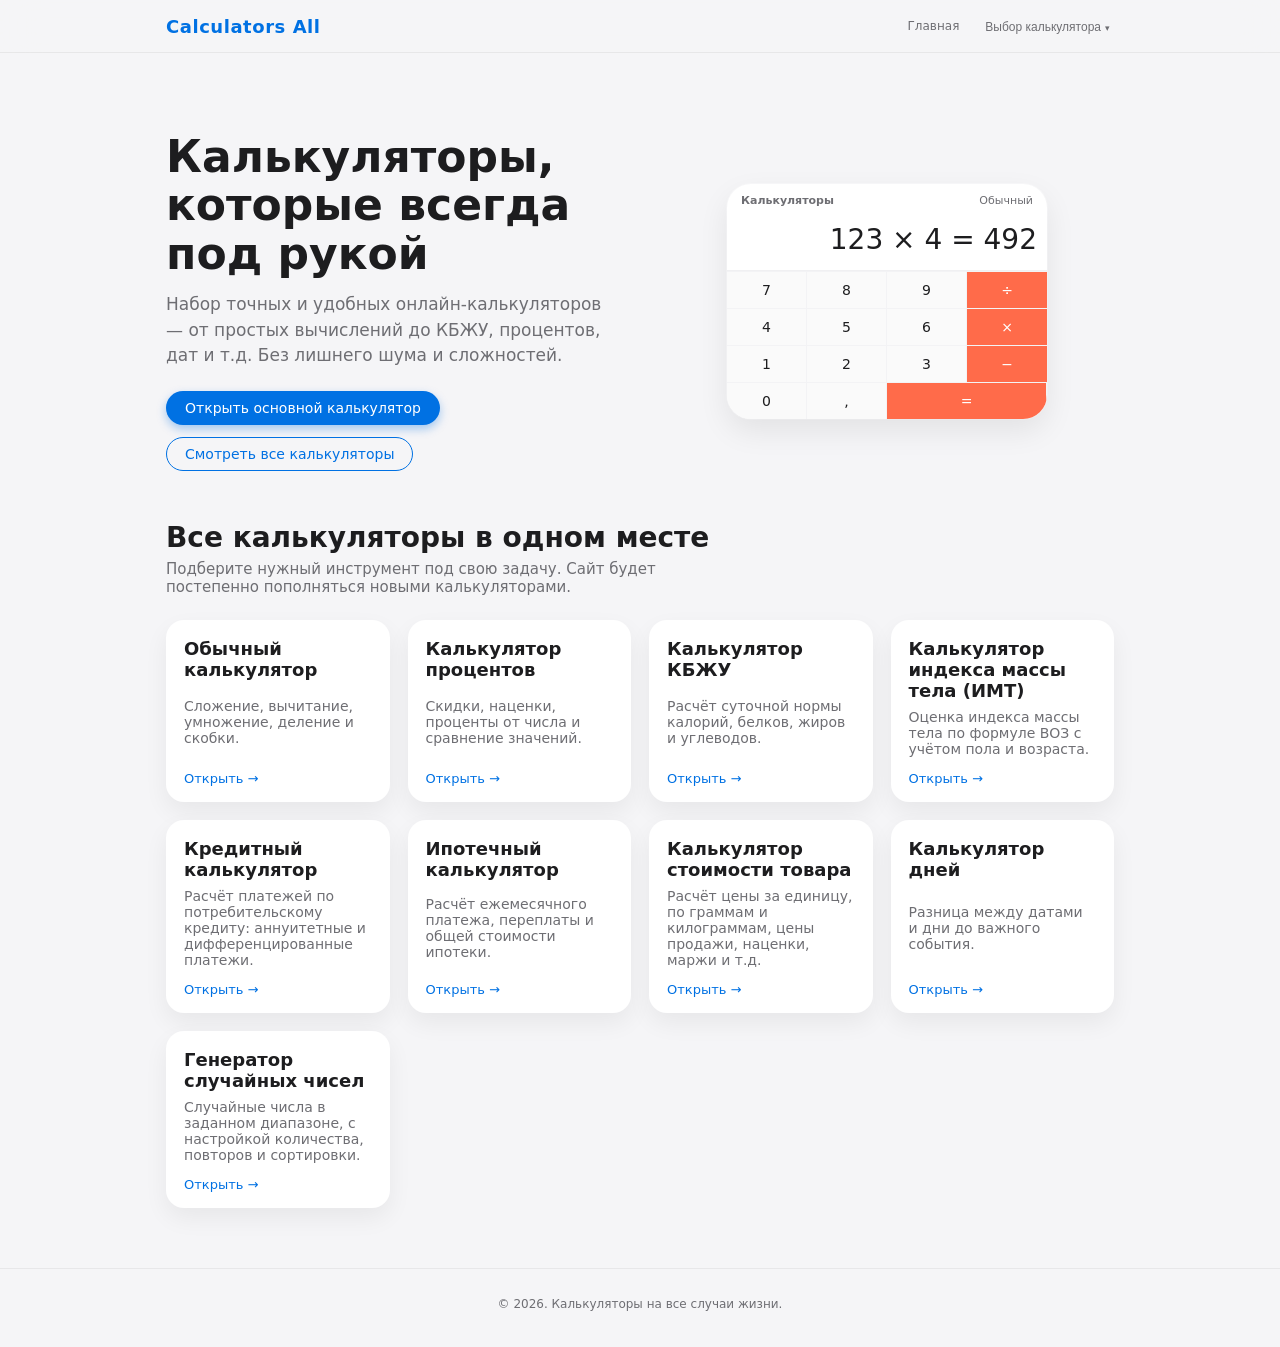
==== commit 1b9d155b: "Add files via upload" ====
--- a/index.html
+++ b/index.html
@@ -3,141 +3,143 @@
 <head>
   <meta charset="UTF-8" />
   <meta name="viewport" content="width=device-width, initial-scale=1.0">
-  <title>Калькуляторы на все случаи жизни</title>
+  <title>Калькуляторы на все случаи жизни — онлайн калькуляторы бесплатно</title>
+  <meta name="description" content="Набор удобных онлайн‑калькуляторов: обычный, процентный, КБЖУ, ИМТ, кредитный, ипотечный, дней, генератор чисел, стоимости товара. Быстрые вычисления без рекламы.">
+  <meta property="og:title" content="Калькуляторы на все случаи жизни">
+  <meta property="og:description" content="Бесплатные точные калькуляторы для любых задач — финансы, здоровье, математика, даты, розыгрыши.">
+  <meta property="og:type" content="website">
+  <meta property="og:url" content="https://calculators-all.ru/">
+  <meta property="og:image" content="https://calculators-all.ru/og-preview.png">
   <link rel="icon" href="favicon.ico" type="image/x-icon">
   <link rel="stylesheet" href="css/style.css" />
 </head>
 <body>
   <header class="site-header">
-  <div class="container top-nav">
-    <a href="index.html" class="logo">Сalculators All</a>
-    <nav class="main-nav">
-      <a href="index.html" class="nav-link">Главная</a>
-
-      <div class="nav-dropdown">
-        <button type="button" class="nav-drop-btn">
-          Выбор калькулятора
-        </button>
-        <div class="nav-drop-menu">
-          <a href="calc-basic.html">Обычный калькулятор</a>
-          <a href="calc-percent.html">Калькулятор процентов</a>
-          <a href="calc-kbju.html">Калькулятор КБЖУ</a>
-          <a href="calc-bmi.html">Индекс массы тела (ИМТ)</a>
-          <a href="calc-credit.html">Кредитный калькулятор</a>
-          <a href="calc-ipotec.html">Ипотечный калькулятор</a>
-          <a href="calc-product.html">Калькулятор стоимости товара</a>
-          <a href="calc-days.html">Калькулятор дней</a>
-          <a href="calc-random.html">Генератор случайных чисел</a>
+    <div class="container top-nav">
+      <a href="index.html" class="logo">Calculators All</a>
+      <nav class="main-nav">
+        <a href="index.html" class="nav-link">Главная</a>
+        <div class="nav-dropdown">
+          <button type="button" class="nav-drop-btn" aria-expanded="false" aria-haspopup="true">
+            Выбор калькулятора
+          </button>
+          <div class="nav-drop-menu">
+            <a href="calc-basic.html">Обычный калькулятор</a>
+            <a href="calc-percent.html">Калькулятор процентов</a>
+            <a href="calc-kbju.html">Калькулятор КБЖУ</a>
+            <a href="calc-bmi.html">Индекс массы тела (ИМТ)</a>
+            <a href="calc-credit.html">Кредитный калькулятор</a>
+            <a href="calc-ipotec.html">Ипотечный калькулятор</a>
+            <a href="calc-product.html">Калькулятор стоимости товара</a>
+            <a href="calc-days.html">Калькулятор дней</a>
+            <a href="calc-random.html">Генератор случайных чисел</a>
+          </div>
         </div>
-      </div>
-    </nav>
-  </div>
-</header>
-
+      </nav>
+    </div>
+  </header>
 
   <main>
-  <!-- Hero-блок -->
-  <section class="hero">
-    <div class="container hero-inner">
-      <div class="hero-content">
-        <h1>Калькуляторы, которые всегда под рукой</h1>
-        <p>
-          Набор точных и удобных онлайн‑калькуляторов — от простых
-          вычислений до КБЖУ, процентов, дат и т.д. Без
-          лишнего шума и сложностей.
-        </p>
-        <div class="hero-actions">
-          <a class="btn-primary" href="calc-basic.html">Открыть основной калькулятор</a>
-          <a class="btn-secondary" href="#catalog">Смотреть все калькуляторы</a>
+    <!-- Hero-блок -->
+    <section class="hero">
+      <div class="container hero-inner">
+        <div class="hero-content">
+          <h1>Калькуляторы, которые всегда под рукой</h1>
+          <p>
+            Набор точных и удобных онлайн‑калькуляторов — от простых
+            вычислений до КБЖУ, процентов, дат и т.д. Без
+            лишнего шума и сложностей.
+          </p>
+          <div class="hero-actions">
+            <a class="btn-primary" href="calc-basic.html">Открыть основной калькулятор</a>
+            <a class="btn-secondary" href="#catalog">Смотреть все калькуляторы</a>
+          </div>
         </div>
-      </div>
-
-      <div class="hero-visual">
-        <!-- мини-превью калькулятора -->
-        <div class="hero-calculator-preview">
-          <div class="preview-header">
-            <span class="preview-title">Калькуляторы</span>
-            <span class="preview-mode">Обычный</span>
-          </div>
-          <div class="preview-display">123 × 4 = 492</div>
-          <div class="preview-keys">
-            <span>7</span><span>8</span><span>9</span><span class="op">÷</span>
-            <span>4</span><span>5</span><span>6</span><span class="op">×</span>
-            <span>1</span><span>2</span><span>3</span><span class="op">−</span>
-            <span>0</span><span>,</span><span class="eq" colspan="2">=</span>
+        <div class="hero-visual">
+          <div class="hero-calculator-preview">
+            <div class="preview-header">
+              <span class="preview-title">Калькуляторы</span>
+              <span class="preview-mode">Обычный</span>
+            </div>
+            <div class="preview-display">123 × 4 = 492</div>
+            <div class="preview-keys">
+              <span>7</span><span>8</span><span>9</span><span class="op">÷</span>
+              <span>4</span><span>5</span><span>6</span><span class="op">×</span>
+              <span>1</span><span>2</span><span>3</span><span class="op">−</span>
+              <span>0</span><span>,</span><span class="eq">=</span>
+            </div>
           </div>
         </div>
       </div>
-    </div>
-  </section>
+    </section>
 
-  <!-- Каталог калькуляторов -->
-  <section id="catalog" class="catalog-section">
-    <div class="container">
-      <h2>Калькуляторы</h2>
-      <p class="section-subtitle">
-        Подберите нужный инструмент под свою задачу. Сайт будет постепенно пополняться
-        новыми калькуляторами.
-      </p>
+    <!-- Каталог калькуляторов -->
+    <section id="catalog" class="catalog-section">
+      <div class="container">
+        <h2>Все калькуляторы в одном месте</h2>
+        <p class="section-subtitle">
+          Подберите нужный инструмент под свою задачу. Сайт будет постепенно пополняться
+          новыми калькуляторами.
+        </p>
 
-      <div class="catalog-grid">
-        <a class="card" href="calc-basic.html">
-          <h3>Обычный калькулятор</h3>
-          <p>Сложение, вычитание, умножение, деление и скобки.</p>
-          <span class="card-link">Открыть →</span>
-        </a>
+        <div class="catalog-grid">
+          <a class="card" href="calc-basic.html" aria-label="Открыть обычный калькулятор">
+            <h3>Обычный калькулятор</h3>
+            <p>Сложение, вычитание, умножение, деление и скобки.</p>
+            <span class="card-link">Открыть →</span>
+          </a>
 
-        <a class="card" href="calc-percent.html">
-          <h3>Калькулятор процентов</h3>
-          <p>Скидки, наценки, проценты от числа и сравнение значений.</p>
-          <span class="card-link">Открыть →</span>
-        </a>
+          <a class="card" href="calc-percent.html" aria-label="Открыть калькулятор процентов">
+            <h3>Калькулятор процентов</h3>
+            <p>Скидки, наценки, проценты от числа и сравнение значений.</p>
+            <span class="card-link">Открыть →</span>
+          </a>
 
-        <a class="card" href="calc-kbju.html">
-          <h3>Калькулятор КБЖУ</h3>
-          <p>Рассчёт суточной нормы калорий, белков, жиров и углеводов.</p>
-          <span class="card-link">Открыть →</span>
-        </a>
+          <a class="card" href="calc-kbju.html" aria-label="Открыть калькулятор КБЖУ">
+            <h3>Калькулятор КБЖУ</h3>
+            <p>Расчёт суточной нормы калорий, белков, жиров и углеводов.</p>
+            <span class="card-link">Открыть →</span>
+          </a>
 
-        <a class="card" href="calc-bmi.html">
-          <h3>Калькулятор индекса массы тела (ИМТ)</h3>
-          <p>Оценка индекса массы тела по формуле ВОЗ с учётом пола и возраста.</p>
-          <span class="card-link">Открыть →</span>
-        </a>
+          <a class="card" href="calc-bmi.html" aria-label="Открыть калькулятор индекса массы тела">
+            <h3>Калькулятор индекса массы тела (ИМТ)</h3>
+            <p>Оценка индекса массы тела по формуле ВОЗ с учётом пола и возраста.</p>
+            <span class="card-link">Открыть →</span>
+          </a>
 
-        <a class="card" href="calc-credit.html">
-          <h3>Кредитный калькулятор</h3>
-          <p>Расчёт платежей по потребительскому кредиту: аннуитетные и дифференцированные платежи.</p>
-          <span class="card-link">Открыть →</span>
-        </a>
-        
-        <a class="card" href="calc-ipotec.html">
-          <h3>Ипотечный калькулятор</h3>
-          <p>Расчёт ежемесячного платежа, переплаты и общей стоимости ипотеки.</p>
-          <span class="card-link">Открыть →</span>
-        </a>
-        
-        <a class="card" href="calc-product.html">
-          <h3>Калькулятор стоимости товара</h3>
-          <p>Расчёт цены за единицу, по граммам и килограммам, цены продажи, наценки, маржи и т.д.</p>
-          <span class="card-link">Открыть →</span>
-      </a>
+          <a class="card" href="calc-credit.html" aria-label="Открыть кредитный калькулятор">
+            <h3>Кредитный калькулятор</h3>
+            <p>Расчёт платежей по потребительскому кредиту: аннуитетные и дифференцированные платежи.</p>
+            <span class="card-link">Открыть →</span>
+          </a>
 
-        <a class="card" href="calc-days.html">
-          <h3>Калькулятор дней</h3>
-          <p>Разница между датами и дни до важного события.</p>
-          <span class="card-link">Открыть →</span>
-        </a>
+          <a class="card" href="calc-ipotec.html" aria-label="Открыть ипотечный калькулятор">
+            <h3>Ипотечный калькулятор</h3>
+            <p>Расчёт ежемесячного платежа, переплаты и общей стоимости ипотеки.</p>
+            <span class="card-link">Открыть →</span>
+          </a>
 
-        <a class="card" href="calc-random.html">
-          <h3>Генератор случайных чисел</h3>
-          <p>Случайные числа в заданном диапазоне, с настройкой количества, повторов и сортировки.</p>
-          <span class="card-link">Открыть →</span>
-        </a>
+          <a class="card" href="calc-product.html" aria-label="Открыть калькулятор стоимости товара">
+            <h3>Калькулятор стоимости товара</h3>
+            <p>Расчёт цены за единицу, по граммам и килограммам, цены продажи, наценки, маржи и т.д.</p>
+            <span class="card-link">Открыть →</span>
+          </a>
+
+          <a class="card" href="calc-days.html" aria-label="Открыть калькулятор дней">
+            <h3>Калькулятор дней</h3>
+            <p>Разница между датами и дни до важного события.</p>
+            <span class="card-link">Открыть →</span>
+          </a>
+
+          <a class="card" href="calc-random.html" aria-label="Открыть генератор случайных чисел">
+            <h3>Генератор случайных чисел</h3>
+            <p>Случайные числа в заданном диапазоне, с настройкой количества, повторов и сортировки.</p>
+            <span class="card-link">Открыть →</span>
+          </a>
+        </div>
       </div>
-    </div>
-  </section>
-</main>
+    </section>
+  </main>
 
   <footer>
     <div class="container">
@@ -146,18 +148,17 @@
   </footer>
 
   <script src="js/main.js"></script>
-<!-- Yandex.Metrika counter -->
-<script type="text/javascript">
+  <!-- Yandex.Metrika counter -->
+  <script type="text/javascript">
     (function(m,e,t,r,i,k,a){
         m[i]=m[i]||function(){(m[i].a=m[i].a||[]).push(arguments)};
         m[i].l=1*new Date();
         for (var j = 0; j < document.scripts.length; j++) {if (document.scripts[j].src === r) { return; }}
         k=e.createElement(t),a=e.getElementsByTagName(t)[0],k.async=1,k.src=r,a.parentNode.insertBefore(k,a)
     })(window, document,'script','https://mc.yandex.ru/metrika/tag.js?id=107017143', 'ym');
-
     ym(107017143, 'init', {ssr:true, webvisor:true, clickmap:true, ecommerce:"dataLayer", referrer: document.referrer, url: location.href, accurateTrackBounce:true, trackLinks:true});
-</script>
-<noscript><div><img src="https://mc.yandex.ru/watch/107017143" style="position:absolute; left:-9999px;" alt="" /></div></noscript>
-<!-- /Yandex.Metrika counter -->
+  </script>
+  <noscript><div><img src="https://mc.yandex.ru/watch/107017143" style="position:absolute; left:-9999px;" alt="" /></div></noscript>
+  <!-- /Yandex.Metrika counter -->
 </body>
-</html>
+</html>
--- a/css/style.css
+++ b/css/style.css
@@ -82,7 +82,7 @@
   font-size: 18px;
   font-weight: 600;
   letter-spacing: 0.03em;
-  color: var(--accent); /* тот же синий, что и у кнопок расчёта */
+  color: var(--accent);
   text-decoration: none;
 }
 
@@ -90,15 +90,12 @@
   color: var(--accent-dark);
 }
 
-
 .main-nav {
   display: flex;
   align-items: center;
   gap: 18px;
 }
 
-/* одиночная ссылка "Главная" */
-
 .nav-link {
   font-size: 12px;
   color: var(--text-secondary);
@@ -109,8 +106,6 @@
 .nav-link:hover {
   color: var(--text-main);
 }
-
-/* выпадающее меню "Выбор калькулятора" */
 
 .nav-dropdown {
   position: relative;
@@ -516,16 +511,14 @@
   line-height: 1.6;
 }
 
-/* делаем калькулятор пошире и ниже от заголовка */
 .calculator-wide {
   max-width: 640px;
   width: 100%;
   margin: 32px auto 36px;
 }
 
-/* блок с описанием под калькулятором */
 .calculator-info {
-  width: 100%;                 /* занимаем всю ширину контейнера */
+  width: 100%;
   margin: 0 auto 48px;
   background: var(--bg-card);
   border-radius: 18px;
@@ -614,7 +607,7 @@
 
 .percent-top {
   display: flex;
-  align-items: center;       /* было flex-end */
+  align-items: center;
   justify-content: space-between;
   gap: 16px;
   margin-bottom: 18px;
@@ -726,8 +719,6 @@
   box-shadow: 0 6px 16px rgba(0, 113, 227, 0.45);
 }
 
-/* Крупный и более отделённый результат */
-
 .percent-result {
   margin-top: 20px;
   padding-top: 10px;
@@ -773,8 +764,6 @@
   color: var(--text-secondary);
   max-width: 720px;
 }
-
-/* Кнопки описаний — сетка на всю ширину */
 
 .scenario-info-list {
   display: grid;
@@ -916,8 +905,6 @@
   color: var(--text-secondary);
   line-height: 1.5;
 }
-
-/* пол, активность, селекты */
 
 .kbju-radio-group {
   display: flex;
@@ -987,8 +974,6 @@
   margin-bottom: 0;
 }
 
-/* показываем подсказку при наведении на иконку или подпись */
-
 .kbju-label-with-info:hover .info-tooltip,
 .kbju-label-with-info:focus-within .info-tooltip {
   opacity: 1;
@@ -996,8 +981,6 @@
   transform: translateY(0);
 }
 
-/* селекты в карточке КБЖУ используют общий стиль percent-field */
-
 .kbju-card select {
   padding: 9px 11px;
   border-radius: 10px;
@@ -1012,8 +995,6 @@
   box-shadow: 0 0 0 3px rgba(0, 113, 227, 0.15);
 }
 
-/* Кнопки и результаты */
-
 .kbju-actions {
   margin-top: 10px;
 }
@@ -1041,8 +1022,6 @@
   font-size: 16px;
   font-weight: 600;
 }
-
-/* Блок с КБЖУ */
 
 .kbju-macros {
   margin-top: 12px;
@@ -1080,7 +1059,6 @@
 .kbju-note.error {
   color: #d0021b;
 }
-
 
 .btn-import {
   padding: 7px 14px;
@@ -1103,8 +1081,6 @@
   border-color: #c2c2c7;
 }
 
-/* Блок описания и предупреждений */
-
 .kbju-info {
   width: 100%;
   margin: 34px auto 56px;
@@ -1142,8 +1118,6 @@
   margin-bottom: 4px;
 }
 
-/* FAQ под калькулятором КБЖУ */
-
 .kbju-faq {
   width: 100%;
   margin: 16px auto 56px;
@@ -1169,8 +1143,6 @@
   color: var(--text-secondary);
   line-height: 1.6;
 }
-
-/* Адаптив для КБЖУ */
 
 @media (max-width: 768px) {
   .kbju-grid {
@@ -1194,8 +1166,6 @@
   margin-top: 12px;
 }
 
-/* группа поля "первоначальный взнос" */
-
 .mortgage-dp-group {
   display: flex;
   gap: 8px;
@@ -1215,7 +1185,6 @@
   font-size: 13px;
   color: var(--text-secondary);
 }
-
 
 .mortgage-select-inline {
   padding: 9px 11px;
@@ -1236,8 +1205,6 @@
   font-size: 12px;
   color: var(--text-secondary);
 }
-
-/* результаты */
 
 .mortgage-results {
   margin-top: 20px;
@@ -1288,14 +1255,10 @@
   font-weight: 600;
 }
 
-
 .mortgage-result-small {
   font-size: 15px;
   font-weight: 600;
 }
-
-
-/* блок описания ипотеки */
 
 .mortgage-info {
   width: 100%;
@@ -1345,7 +1308,7 @@
 .mortgage-card select,
 .credit-card select {
   width: 100%;
-  padding: 9px 30px 9px 11px; /* справа место под стрелку */
+  padding: 9px 30px 9px 11px;
   border-radius: 10px;
   border: 1px solid #d2d2d7;
   font-size: 14px;
@@ -1354,8 +1317,6 @@
   -webkit-appearance: none;
   -moz-appearance: none;
   appearance: none;
-
-  /* стрелка, как в других селекторах на сайте */
   background-image:
     linear-gradient(45deg, transparent 50%, #888 50%),
     linear-gradient(135deg, #888 50%, transparent 50%);
@@ -1411,8 +1372,6 @@
   box-shadow: 0 0 0 3px rgba(0, 113, 227, 0.15);
 }
 
-/* мини-календарь */
-
 .mini-calendar {
   background: #f5f5f7;
   border-radius: 14px;
@@ -1508,8 +1467,6 @@
   background: #e5f1ff;
 }
 
-/* чекбокс и кнопка расчёта */
-
 .date-options-row {
   margin-top: 16px;
   margin-bottom: 6px;
@@ -1526,8 +1483,6 @@
 .date-actions {
   margin-top: 4px;
 }
-
-/* результаты */
 
 .date-results {
   margin-top: 18px;
@@ -1567,8 +1522,6 @@
   font-size: 16px;
   font-weight: 600;
 }
-
-/* блок описания */
 
 .date-info {
   width: 100%;
@@ -1623,7 +1576,6 @@
     padding: 0 12px;
   }
 
-  /* Hero-блок: меньше отступы, компактнее */
   .hero {
     padding: 20px 0 10px;
   }
@@ -1636,7 +1588,6 @@
     max-width: 100%;
   }
 
-  /* Общие карточки и калькуляторы на всю ширину */
   .calculator,
   .calculator-wide,
   .kbju-card,
@@ -1649,7 +1600,6 @@
     padding: 16px 14px 18px;
   }
 
-  /* Кнопки обычного калькулятора покрупнее */
   .btn {
     font-size: 18px;
     padding: 14px 0;
@@ -1661,7 +1611,6 @@
     min-height: 48px;
   }
 
-  /* Поля ввода побольше и удобнее для пальцев */
   .percent-field input,
   .kbju-card select,
   .mortgage-dp-group input,
@@ -1677,7 +1626,6 @@
     font-size: 14px;
   }
 
-  /* Мини-календарь: чуть крупнее цифры */
   .mini-cal-day {
     font-size: 13px;
     padding: 6px 0;
@@ -1689,7 +1637,6 @@
 }
 
 @media (max-width: 400px) {
-  /* Совсем узкие экраны: ещё чуть поджать поля и отступы */
   .container {
     padding: 0 8px;
   }
@@ -1766,8 +1713,6 @@
   font-weight: 600;
 }
 
-/* блок описания ИМТ */
-
 .bmi-info {
   width: 100%;
   margin: 8px auto 56px;
@@ -1816,6 +1761,42 @@
     font-size: 26px;
   }
 }
+
+/* === Дополнительные стили для ИМТ === */
+
+/* Увеличенный отступ между кнопками "Рассчитать" и "Очистить" */
+.kbju-actions {
+  gap: 16px;
+}
+
+/* Стили для блока с результатами и пояснениями – увеличиваем межстрочный интервал и отступы */
+.bmi-result .kbju-note {
+  margin-top: 16px;
+  line-height: 1.5;
+  font-size: 13px;
+}
+
+.bmi-details {
+  margin-bottom: 12px;
+}
+
+.bmi-detail-label {
+  margin-bottom: 4px;
+}
+
+.bmi-detail-value {
+  margin-bottom: 8px;
+}
+
+/* Улучшенное отображение сообщений об ошибках */
+.kbju-note.error {
+  color: #d0021b;
+  background-color: rgba(208, 2, 27, 0.05);
+  padding: 8px 12px;
+  border-radius: 10px;
+  margin-top: 12px;
+}
+
 /* === Генератор случайных чисел === */
 
 .random-card {
@@ -1897,8 +1878,6 @@
   word-wrap: break-word;
 }
 
-/* история генераций */
-
 .random-history {
   margin-top: 10px;
   border-top: 1px dashed #e0e0e5;
@@ -1922,8 +1901,6 @@
 .random-history-data {
   flex: 1;
 }
-
-/* блок описания */
 
 .random-info {
   width: 100%;
@@ -1961,7 +1938,7 @@
 
 .random-card select {
   width: 100%;
-  padding: 9px 30px 9px 11px; /* справа место под стрелку */
+  padding: 9px 30px 9px 11px;
   border-radius: 10px;
   border: 1px solid #d2d2d7;
   font-size: 14px;
@@ -1970,8 +1947,6 @@
   -webkit-appearance: none;
   -moz-appearance: none;
   appearance: none;
-
-  /* стрелка как у других селектов */
   background-image:
     linear-gradient(45deg, transparent 50%, #888 50%),
     linear-gradient(135deg, #888 50%, transparent 50%);
@@ -1987,3 +1962,667 @@
   box-shadow: 0 0 0 3px rgba(0, 113, 227, 0.15);
 }
 
+/* === Калькулятор стоимости товара === */
+
+.product-card {
+  max-width: 720px;
+  margin: 24px auto 30px;
+  background: var(--bg-card);
+  border-radius: 18px;
+  padding: 20px 22px 24px;
+  box-shadow: 0 10px 25px rgba(0, 0, 0, 0.06);
+}
+
+.product-top {
+  display: flex;
+  align-items: center;
+  justify-content: space-between;
+  gap: 16px;
+  margin-bottom: 18px;
+}
+
+.product-forms {
+  margin-top: 4px;
+}
+
+.product-form {
+  display: none;
+  border-top: 1px solid #f0f0f2;
+  padding-top: 18px;
+}
+
+.product-form.active {
+  display: block;
+}
+
+.product-actions {
+  margin-top: 10px;
+}
+
+.product-result {
+  margin-top: 18px;
+  padding-top: 10px;
+  border-top: 1px solid #f0f0f2;
+}
+
+.product-main {
+  margin-bottom: 12px;
+}
+
+.product-main-label {
+  font-size: 13px;
+  color: var(--text-secondary);
+  margin-bottom: 4px;
+}
+
+.product-main-value {
+  font-size: 22px;
+  font-weight: 600;
+  word-wrap: break-word;
+}
+
+.product-details-grid {
+  display: grid;
+  grid-template-columns: repeat(auto-fit, minmax(200px, 1fr));
+  gap: 10px 14px;
+  margin-bottom: 8px;
+}
+
+.product-detail-label {
+  font-size: 13px;
+  color: var(--text-secondary);
+  margin-bottom: 2px;
+}
+
+.product-detail-value {
+  font-size: 15px;
+  font-weight: 600;
+}
+
+.product-info {
+  width: 100%;
+  margin: 8px auto 32px;
+  background: var(--bg-card);
+  border-radius: 18px;
+  padding: 20px 22px 22px;
+  box-shadow: 0 10px 25px rgba(0, 0, 0, 0.06);
+}
+
+.product-info h3 {
+  margin: 0 0 10px;
+  font-size: 20px;
+}
+
+.product-info p {
+  margin: 0 0 10px;
+  font-size: 14px;
+  color: var(--text-secondary);
+  line-height: 1.6;
+}
+
+.product-scenarios-info {
+  width: 100%;
+  margin: 8px auto 32px;
+  background: var(--bg-card);
+  border-radius: 18px;
+  padding: 20px 22px 22px;
+  box-shadow: 0 10px 25px rgba(0, 0, 0, 0.06);
+}
+
+.product-scenarios-info h3 {
+  margin: 0 0 10px;
+  font-size: 20px;
+}
+
+.product-info-intro {
+  margin: 0 0 14px;
+  font-size: 14px;
+  color: var(--text-secondary);
+  line-height: 1.6;
+}
+
+.product-scenario-info-list {
+  display: grid;
+  grid-template-columns: repeat(auto-fit, minmax(210px, 1fr));
+  gap: 10px 12px;
+  margin-bottom: 16px;
+}
+
+.product-scenario-info-btn {
+  width: 100%;
+  text-align: left;
+  border-radius: 999px;
+  border: 1px solid #d2d2d7;
+  padding: 6px 12px;
+  font-size: 12px;
+  background: #f5f5f7;
+  cursor: pointer;
+  color: var(--text-secondary);
+  transition:
+    background-color 0.15s ease,
+    border-color 0.15s ease,
+    color 0.15s ease,
+    box-shadow 0.15s ease;
+}
+
+.product-scenario-info-btn.active {
+  background: #e5f1ff;
+  border-color: var(--accent);
+  color: var(--accent-dark);
+  box-shadow: 0 4px 10px rgba(0, 113, 227, 0.25);
+}
+
+.product-scenario-info-content {
+  background: var(--bg-card);
+  border-radius: 16px;
+  padding: 16px 18px;
+  box-shadow: 0 8px 20px rgba(0, 0, 0, 0.06);
+  font-size: 14px;
+  color: var(--text-secondary);
+  line-height: 1.6;
+}
+
+.product-scenario-info-content h4 {
+  margin: 0 0 8px;
+  font-size: 16px;
+  color: var(--text-main);
+}
+
+.product-scenario-info-content p {
+  margin: 0 0 8px;
+}
+
+.product-scenario-info-content ul {
+  margin: 0 0 8px 18px;
+  padding: 0;
+}
+
+.product-faq {
+  width: 100%;
+  margin: 16px auto 56px;
+  background: var(--bg-card);
+  border-radius: 18px;
+  padding: 20px 22px 22px;
+  box-shadow: 0 10px 25px rgba(0, 0, 0, 0.06);
+}
+
+.product-faq h3 {
+  margin: 0 0 10px;
+  font-size: 20px;
+}
+
+.product-faq h4 {
+  margin: 12px 0 6px;
+  font-size: 16px;
+}
+
+.product-faq p {
+  margin: 0 0 8px;
+  font-size: 14px;
+  color: var(--text-secondary);
+  line-height: 1.6;
+}
+
+@media (max-width: 600px) {
+  .product-card {
+    max-width: 100%;
+    margin-top: 18px;
+    padding: 16px 14px 18px;
+  }
+
+  .product-main-value {
+    font-size: 20px;
+  }
+
+  .product-scenario-info-list {
+    grid-template-columns: 1fr;
+  }
+}
+/* === Дополнительные стили для кредитного калькулятора === */
+
+/* Увеличенный отступ между кнопками */
+.credit-actions {
+  gap: 16px;
+}
+
+/* Стили для сообщений об ошибках (единообразие с ИМТ) */
+.credit-results .kbju-note.error {
+  color: #d0021b;
+  background-color: rgba(208, 2, 27, 0.05);
+  padding: 8px 12px;
+  border-radius: 10px;
+  margin-top: 12px;
+}
+
+/* Улучшенный вид блока результатов */
+.credit-results {
+  margin-top: 18px;
+  padding-top: 12px;
+  border-top: 1px solid #f0f0f2;
+}
+
+.credit-result-main {
+  margin-bottom: 14px;
+}
+
+.credit-result-value {
+  font-size: 24px;
+  font-weight: 600;
+}
+/* === Улучшенные интервалы для кредитного калькулятора (как в ИМТ) === */
+
+.credit-results .mortgage-results-grid {
+  margin-bottom: 16px;
+}
+
+.credit-results .mortgage-result-label {
+  margin-bottom: 4px;
+}
+
+.credit-results .mortgage-result-small {
+  margin-bottom: 6px;
+  display: inline-block;
+}
+
+.credit-results .kbju-note {
+  margin-top: 16px;
+  line-height: 1.5;
+  font-size: 13px;
+}
+
+.credit-result-main {
+  margin-bottom: 16px;
+}
+
+.credit-result-label {
+  margin-bottom: 4px;
+}
+/* === Дополнительные стили для калькулятора дней === */
+
+/* Переключатель режимов */
+.date-mode-switch {
+  display: flex;
+  gap: 12px;
+  margin-bottom: 24px;
+  border-bottom: 1px solid var(--border-subtle);
+  padding-bottom: 12px;
+}
+
+.date-mode-btn {
+  padding: 8px 20px;
+  border-radius: 999px;
+  border: 1px solid #d2d2d7;
+  background: #f5f5f7;
+  font-size: 13px;
+  font-weight: 500;
+  cursor: pointer;
+  color: var(--text-secondary);
+  transition: all 0.15s ease;
+}
+
+.date-mode-btn.active {
+  background: var(--accent);
+  border-color: var(--accent);
+  color: #ffffff;
+  box-shadow: 0 4px 10px rgba(0, 113, 227, 0.35);
+}
+
+.date-mode-btn:hover:not(.active) {
+  background: #e5e5ea;
+  border-color: #c2c2c7;
+}
+
+/* Панели режимов */
+.date-mode-panel {
+  display: none;
+}
+
+.date-mode-panel.active {
+  display: block;
+}
+
+/* Увеличенные отступы и интервалы */
+.date-results {
+  margin-top: 20px;
+  padding-top: 16px;
+  border-top: 1px solid #f0f0f2;
+}
+
+.date-main-result {
+  margin-bottom: 16px;
+}
+
+.date-main-label {
+  font-size: 13px;
+  color: var(--text-secondary);
+  margin-bottom: 4px;
+}
+
+.date-main-number {
+  font-size: 32px;
+  font-weight: 600;
+}
+
+.date-details-grid {
+  display: grid;
+  grid-template-columns: repeat(auto-fit, minmax(160px, 1fr));
+  gap: 12px 16px;
+  margin-bottom: 16px;
+}
+
+.date-detail-label {
+  font-size: 13px;
+  color: var(--text-secondary);
+  margin-bottom: 4px;
+}
+
+.date-detail-value {
+  font-size: 16px;
+  font-weight: 600;
+}
+
+/* Стилизованные сообщения об ошибках */
+.date-results .kbju-note.error {
+  color: #d0021b;
+  background-color: rgba(208, 2, 27, 0.05);
+  padding: 8px 12px;
+  border-radius: 10px;
+  margin-top: 12px;
+}
+
+.date-results .kbju-note {
+  margin-top: 16px;
+  line-height: 1.5;
+  font-size: 13px;
+}
+
+/* Отступы для кнопок */
+.date-actions {
+  gap: 16px;
+  margin-top: 20px;
+}
+/* === Дополнительные стили для ипотечного калькулятора === */
+
+/* Увеличенный отступ между кнопками */
+.mortgage-actions {
+  gap: 16px;
+}
+
+/* Стили для сообщений об ошибках (единообразие с ИМТ) */
+.mortgage-results .kbju-note.error {
+  color: #d0021b;
+  background-color: rgba(208, 2, 27, 0.05);
+  padding: 8px 12px;
+  border-radius: 10px;
+  margin-top: 12px;
+}
+
+.mortgage-results .kbju-note {
+  margin-top: 16px;
+  line-height: 1.5;
+  font-size: 13px;
+}
+
+/* Улучшенные интервалы для результатов */
+.mortgage-results {
+  margin-top: 20px;
+  padding-top: 16px;
+  border-top: 1px solid #f0f0f2;
+}
+
+.mortgage-result-main {
+  margin-bottom: 16px;
+}
+
+.mortgage-result-label {
+  font-size: 13px;
+  color: var(--text-secondary);
+  margin-bottom: 4px;
+}
+
+.mortgage-result-value {
+  font-size: 28px;
+  font-weight: 600;
+}
+
+.mortgage-results-grid {
+  margin-bottom: 16px;
+}
+
+.mortgage-results-grid .mortgage-result-label {
+  margin-bottom: 4px;
+}
+
+.mortgage-results-grid .mortgage-result-small {
+  margin-bottom: 8px;
+  display: inline-block;
+}
+/* === Дополнительные стили для калькулятора КБЖУ === */
+
+/* Увеличенный отступ между кнопками */
+.kbju-actions {
+  gap: 16px;
+}
+
+/* Стили для сообщений об ошибках (единообразие с ИМТ) */
+.kbju-note.error {
+  color: #d0021b;
+  background-color: rgba(208, 2, 27, 0.05);
+  padding: 8px 12px;
+  border-radius: 10px;
+  margin-top: 12px;
+}
+
+.kbju-note {
+  margin-top: 16px;
+  line-height: 1.5;
+  font-size: 13px;
+}
+
+/* Улучшенные интервалы для результатов */
+.kbju-result {
+  margin-top: 20px;
+  padding-top: 16px;
+  border-top: 1px solid #f0f0f2;
+}
+
+.kbju-result-row {
+  margin-bottom: 12px;
+}
+
+.kbju-macros {
+  margin-top: 16px;
+}
+
+.kbju-macros-grid {
+  margin-bottom: 12px;
+}
+
+/* Кнопка импорта */
+.btn-import {
+  margin-top: 24px;
+  width: 100%;
+  padding: 8px 12px;
+  border-radius: 999px;
+  border: 1px solid #d2d2d7;
+  background: #f5f5f7;
+  font-size: 12px;
+  cursor: pointer;
+  color: var(--text-secondary);
+  transition: all 0.15s ease;
+}
+
+.btn-import:hover {
+  background: #e5e5ea;
+  border-color: #c2c2c7;
+}
+/* === Дополнительные стили для калькулятора КБЖУ === */
+
+/* Увеличенный отступ между кнопками */
+.kbju-actions {
+  gap: 16px;
+}
+
+/* Стили для сообщений об ошибках */
+.kbju-note.error {
+  color: #d0021b;
+  background-color: rgba(208, 2, 27, 0.05);
+  padding: 8px 12px;
+  border-radius: 10px;
+  margin-top: 12px;
+}
+
+.kbju-note {
+  margin-top: 16px;
+  line-height: 1.5;
+  font-size: 13px;
+}
+
+/* Улучшенные интервалы для результатов */
+.kbju-result {
+  margin-top: 20px;
+  padding-top: 16px;
+  border-top: 1px solid #f0f0f2;
+}
+
+.kbju-result-row {
+  margin-bottom: 12px;
+}
+
+.kbju-macros {
+  margin-top: 16px;
+}
+
+.kbju-macros-grid {
+  margin-bottom: 12px;
+}
+
+/* Выравнивание строки с целью и кнопкой импорта */
+.kbju-progress-row {
+  align-items: flex-end;
+}
+
+.kbju-import-cell {
+  display: flex;
+  align-items: flex-end;
+}
+
+.kbju-import-cell .btn-import {
+  margin-top: 0;
+  width: 100%;
+}
+
+.btn-import {
+  padding: 9px 12px;
+  border-radius: 999px;
+  border: 1px solid #d2d2d7;
+  background: #f5f5f7;
+  font-size: 12px;
+  cursor: pointer;
+  color: var(--text-secondary);
+  transition: all 0.15s ease;
+  white-space: nowrap;
+}
+
+.btn-import:hover {
+  background: #e5e5ea;
+  border-color: #c2c2c7;
+}
+
+/* === Стили для селекторов (стрелки левее) === */
+
+/* Для всех селектов на сайте */
+select {
+  background-position: calc(100% - 16px) 50%, calc(100% - 11px) 50% !important;
+}
+
+/* Специально для селектов в карточках КБЖУ */
+.kbju-card select,
+.percent-field select,
+.mortgage-card select,
+.credit-card select,
+.random-card select {
+  background-position: calc(100% - 16px) 50%, calc(100% - 11px) 50% !important;
+}
+/* === Дополнительные стили для калькулятора процентов === */
+
+/* Увеличенный отступ между кнопками */
+.percent-actions {
+  gap: 16px;
+}
+
+/* Стили для сообщений об ошибках */
+.percent-note.error {
+  color: #d0021b;
+  background-color: rgba(208, 2, 27, 0.05);
+  padding: 8px 12px;
+  border-radius: 10px;
+  margin-top: 12px;
+}
+
+.percent-note {
+  margin-top: 8px;
+  line-height: 1.5;
+  font-size: 12px;
+}
+
+/* Улучшенные интервалы для результатов */
+.percent-result {
+  margin-top: 20px;
+  padding-top: 16px;
+  border-top: 1px solid #f0f0f2;
+}
+
+.percent-result-value {
+  font-size: 24px;
+  font-weight: 600;
+  margin-bottom: 8px;
+}
+
+/* Стрелки селекторов левее */
+.percent-scenario-select select {
+  background-position: calc(100% - 16px) 50%, calc(100% - 11px) 50% !important;
+}
+/* === Дополнительные стили для калькулятора стоимости товара === */
+
+/* Увеличенный отступ между кнопками */
+.product-actions {
+  gap: 16px;
+}
+
+/* Стили для сообщений об ошибках */
+.kbju-note.error {
+  color: #d0021b;
+  background-color: rgba(208, 2, 27, 0.05);
+  padding: 8px 12px;
+  border-radius: 10px;
+  margin-top: 12px;
+}
+
+.kbju-note {
+  margin-top: 16px;
+  line-height: 1.5;
+  font-size: 13px;
+}
+
+/* Улучшенные интервалы для результатов */
+.product-result {
+  margin-top: 20px;
+  padding-top: 16px;
+  border-top: 1px solid #f0f0f2;
+}
+
+.product-main-value {
+  font-size: 24px;
+  font-weight: 600;
+  margin-bottom: 8px;
+}
+
+.product-details-grid {
+  margin-bottom: 12px;
+}
+
+/* Стрелки селектора левее */
+.percent-scenario-select select {
+  background-position: calc(100% - 16px) 50%, calc(100% - 11px) 50% !important;
+}
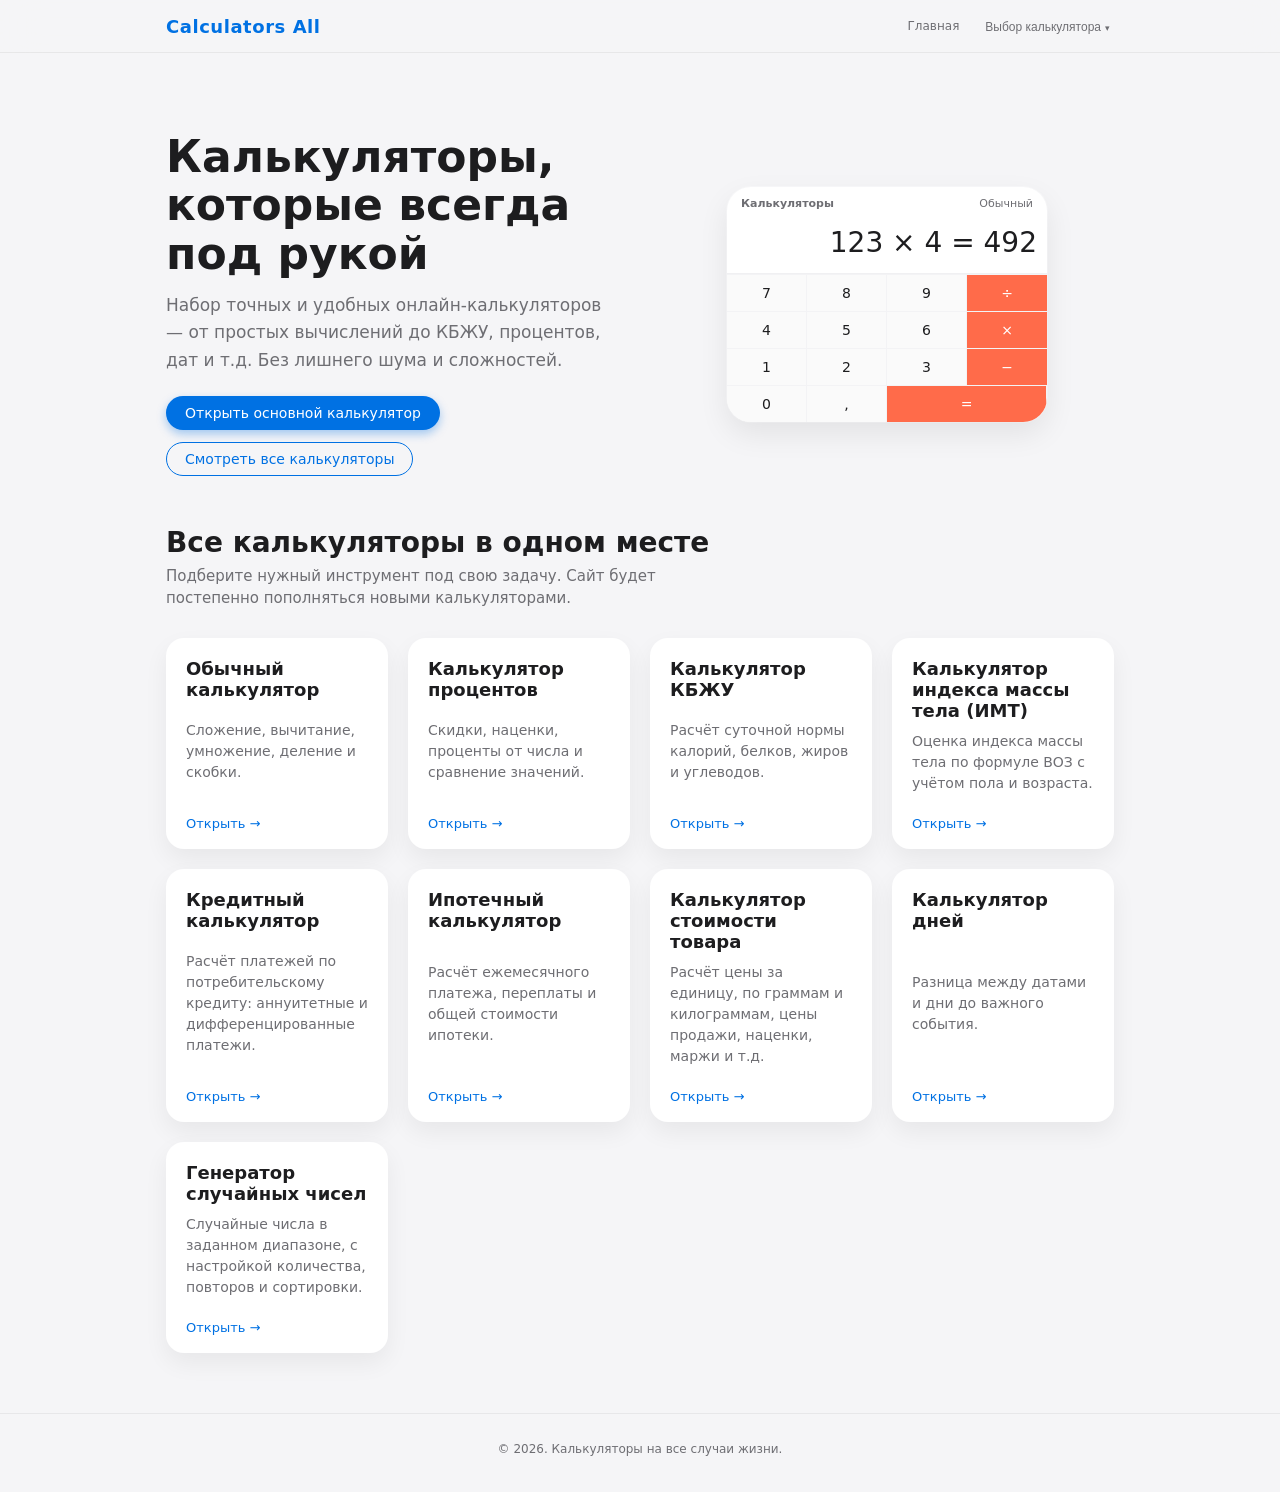
==== commit b8752722: "Add files via upload" ====
--- a/index.html
+++ b/index.html
@@ -160,5 +160,53 @@
   </script>
   <noscript><div><img src="https://mc.yandex.ru/watch/107017143" style="position:absolute; left:-9999px;" alt="" /></div></noscript>
   <!-- /Yandex.Metrika counter -->
+<script>
+  // Диагностика: проверяем, есть ли что-то, что блокирует фокус
+  document.addEventListener('DOMContentLoaded', function() {
+    console.log('=== ДИАГНОСТИКА ФОКУСА ===');
+    console.log('Страница загружена');
+    
+    // Проверяем, нет ли глобального обработчика, блокирующего клики
+    var allElements = document.querySelectorAll('*');
+    var hasBlocking = false;
+    
+    allElements.forEach(function(el) {
+      var style = window.getComputedStyle(el);
+      if (style.pointerEvents === 'none' && el.tagName !== 'HTML' && el.tagName !== 'BODY') {
+        console.warn('Элемент с pointer-events: none:', el);
+        hasBlocking = true;
+      }
+      if (style.userSelect === 'none' && (el.tagName === 'INPUT' || el.tagName === 'TEXTAREA')) {
+        console.warn('Поле ввода с user-select: none:', el);
+        hasBlocking = true;
+      }
+    });
+    
+    if (!hasBlocking) {
+      console.log('✅ Нет глобальных блокировок pointer-events или user-select');
+    }
+    
+    // Проверяем, есть ли поля ввода на текущей странице
+    var inputs = document.querySelectorAll('input, textarea, select');
+    console.log('Найдено полей ввода:', inputs.length);
+    
+    if (inputs.length === 0) {
+      console.log('⚠️ На этой странице нет полей ввода. Перейдите на страницу калькулятора.');
+    } else {
+      inputs.forEach(function(input, i) {
+        console.log('Поле ' + i + ':', input);
+        input.addEventListener('mousedown', function(e) {
+          console.log('mousedown на поле', input);
+        });
+        input.addEventListener('click', function(e) {
+          console.log('click на поле', input);
+        });
+        input.addEventListener('focus', function(e) {
+          console.log('✅ FOCUS получен на поле', input);
+        });
+      });
+    }
+  });
+</script>
 </body>
 </html>
--- a/css/style.css
+++ b/css/style.css
@@ -2625,4 +2625,106 @@
 /* Стрелки селектора левее */
 .percent-scenario-select select {
   background-position: calc(100% - 16px) 50%, calc(100% - 11px) 50% !important;
+}
+/* === Дополнительные стили для генератора случайных чисел === */
+
+/* Увеличенный отступ между кнопками */
+.random-actions {
+  gap: 16px;
+}
+
+/* Стили для сообщений об ошибках (единообразие с ИМТ) */
+#random-note.error {
+  color: #d0021b;
+  background-color: rgba(208, 2, 27, 0.05);
+  padding: 8px 12px;
+  border-radius: 10px;
+  margin-top: 12px;
+}
+
+#random-note {
+  margin-top: 16px;
+  line-height: 1.5;
+  font-size: 13px;
+}
+
+/* Улучшенные интервалы для результатов */
+.random-result {
+  margin-top: 20px;
+  padding-top: 16px;
+  border-top: 1px solid #f0f0f2;
+}
+
+.random-main-value {
+  font-size: 20px;
+  font-weight: 600;
+  word-wrap: break-word;
+  margin-bottom: 8px;
+}
+
+.random-history {
+  margin-top: 12px;
+  padding-top: 8px;
+}
+
+/* Стрелки селекторов левее */
+.random-card select {
+  background-position: calc(100% - 16px) 50%, calc(100% - 11px) 50% !important;
+}
+/* === Дополнительные стили для главной страницы === */
+
+/* Улучшенные интервалы для текста на главной */
+.hero-content p {
+  line-height: 1.6;
+  margin-bottom: 8px;
+}
+
+.section-subtitle {
+  line-height: 1.5;
+  margin-bottom: 28px;
+}
+
+.card p {
+  line-height: 1.5;
+}
+
+/* Улучшенные интервалы в каталоге */
+.catalog-grid {
+  gap: 20px;
+}
+
+.card {
+  padding: 20px 20px 18px;
+}
+
+.card h3 {
+  margin-bottom: 10px;
+}
+
+.card-link {
+  margin-top: 8px;
+  display: inline-block;
+}
+
+/* Стрелки селекторов для единообразия (на случай появления на главной) */
+select {
+  background-position: calc(100% - 16px) 50%, calc(100% - 11px) 50% !important;
+}
+/* Принудительное исправление фокуса для всех полей ввода */
+input, textarea, select, [contenteditable="true"] {
+  pointer-events: auto !important;
+  user-select: text !important;
+  -webkit-user-select: text !important;
+  cursor: text !important;
+}
+
+/* Явно указываем, что фокус должен работать */
+input:focus, textarea:focus, select:focus {
+  outline: 2px solid #0071e3 !important;
+  background-color: #ffffff !important;
+}
+
+/* Убираем возможные перекрытия */
+* {
+  -webkit-tap-highlight-color: transparent;
 }
